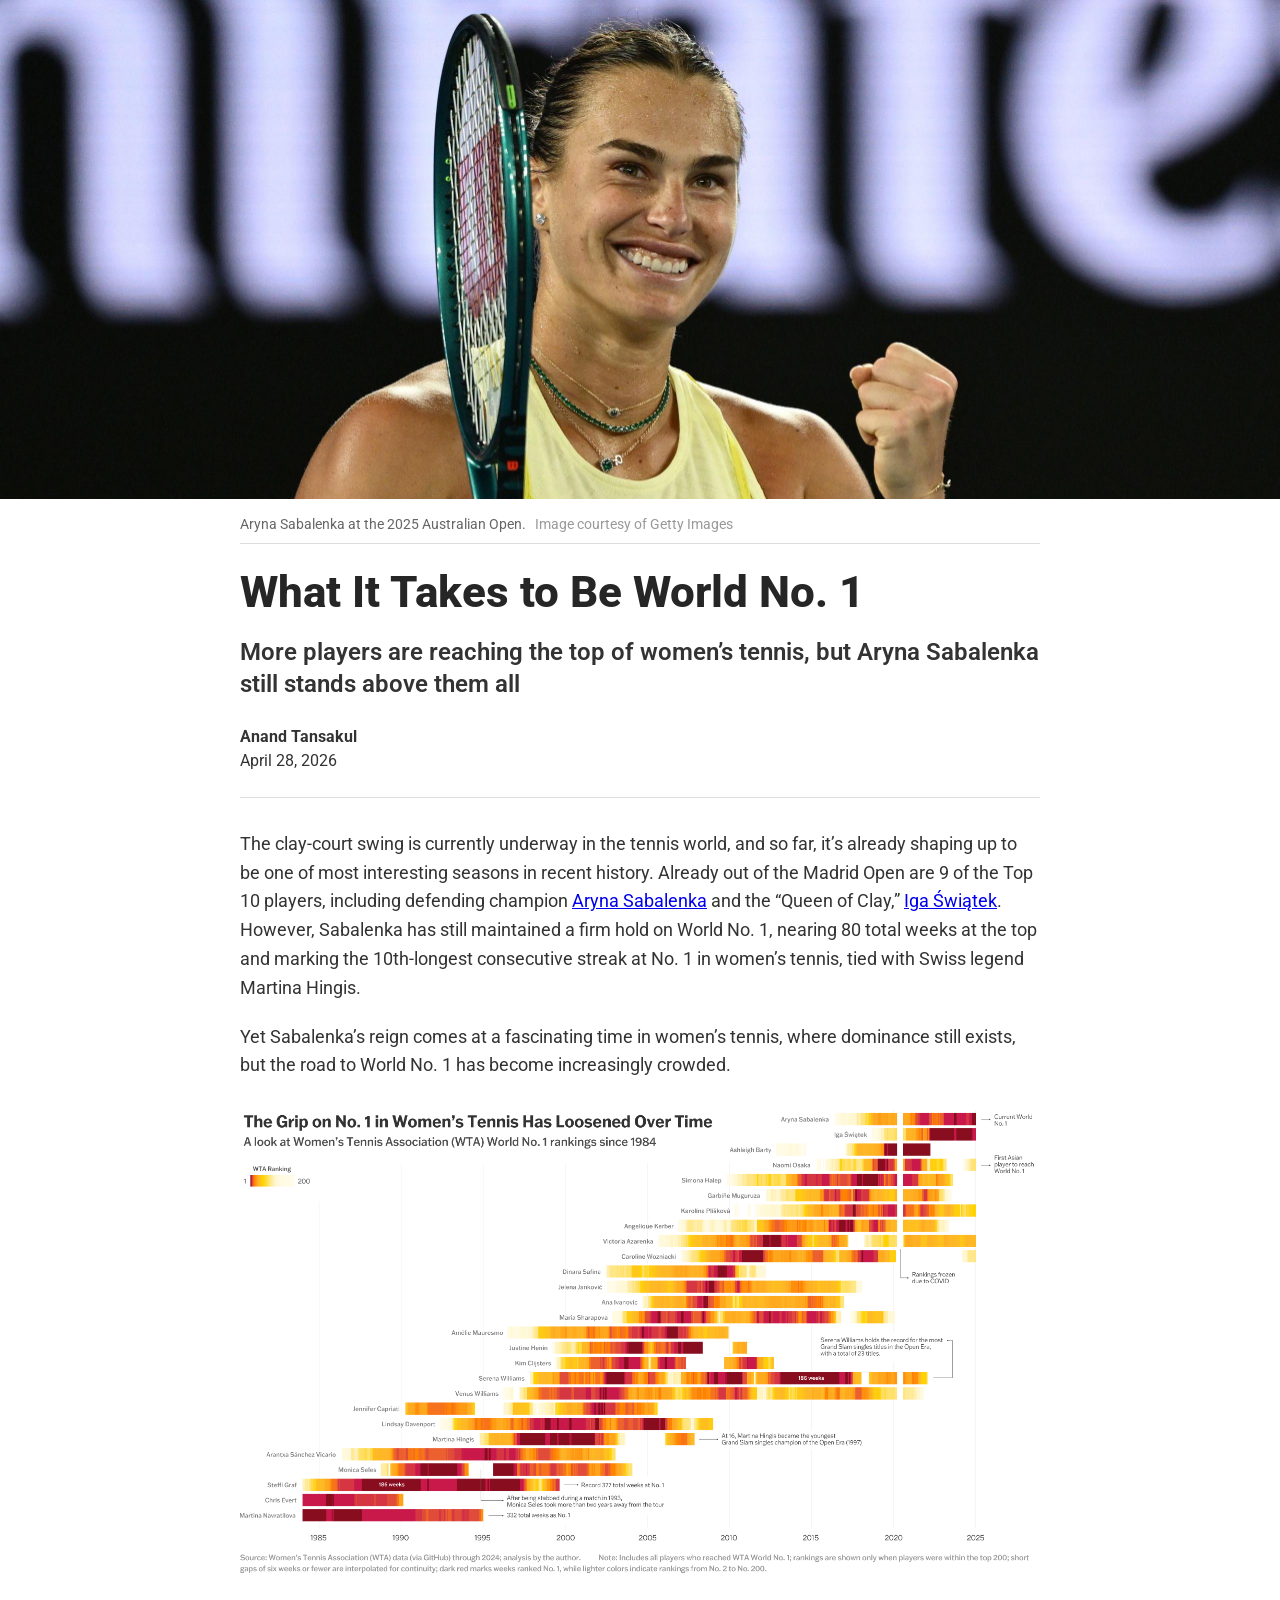
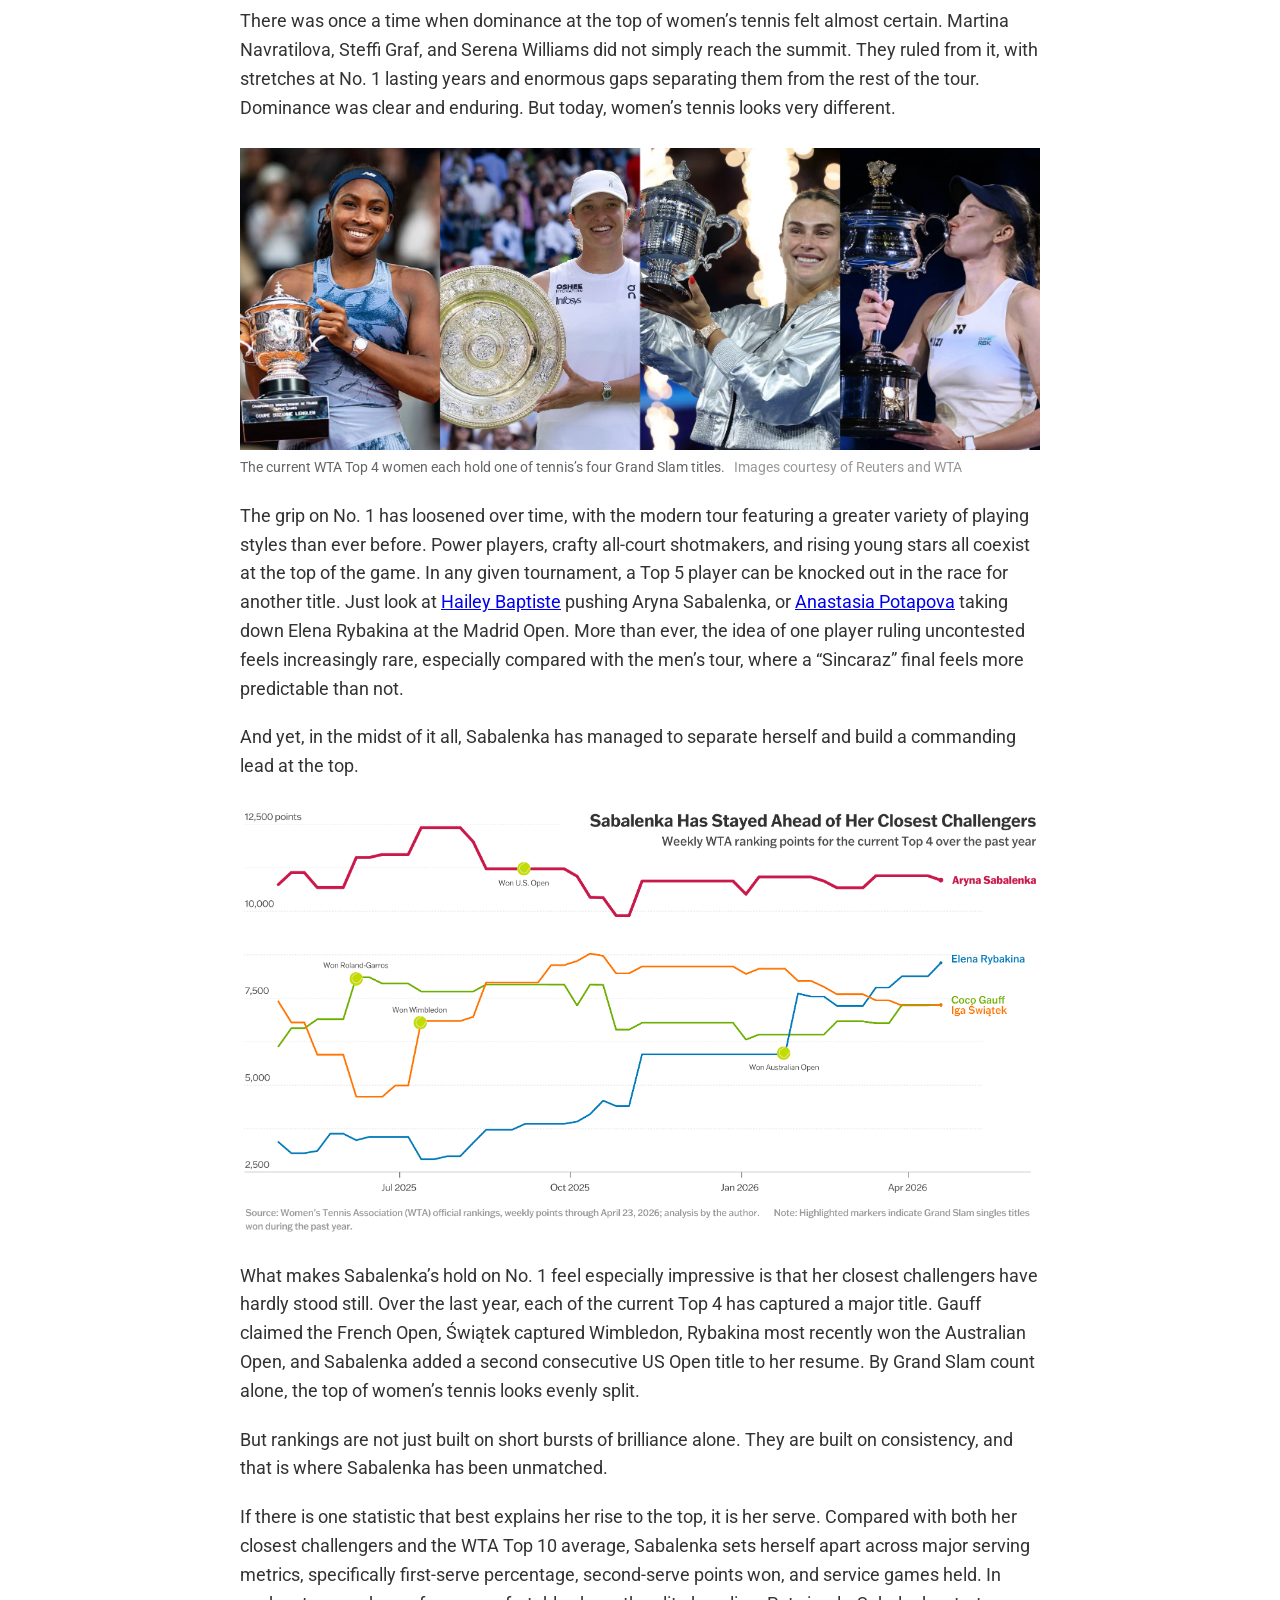
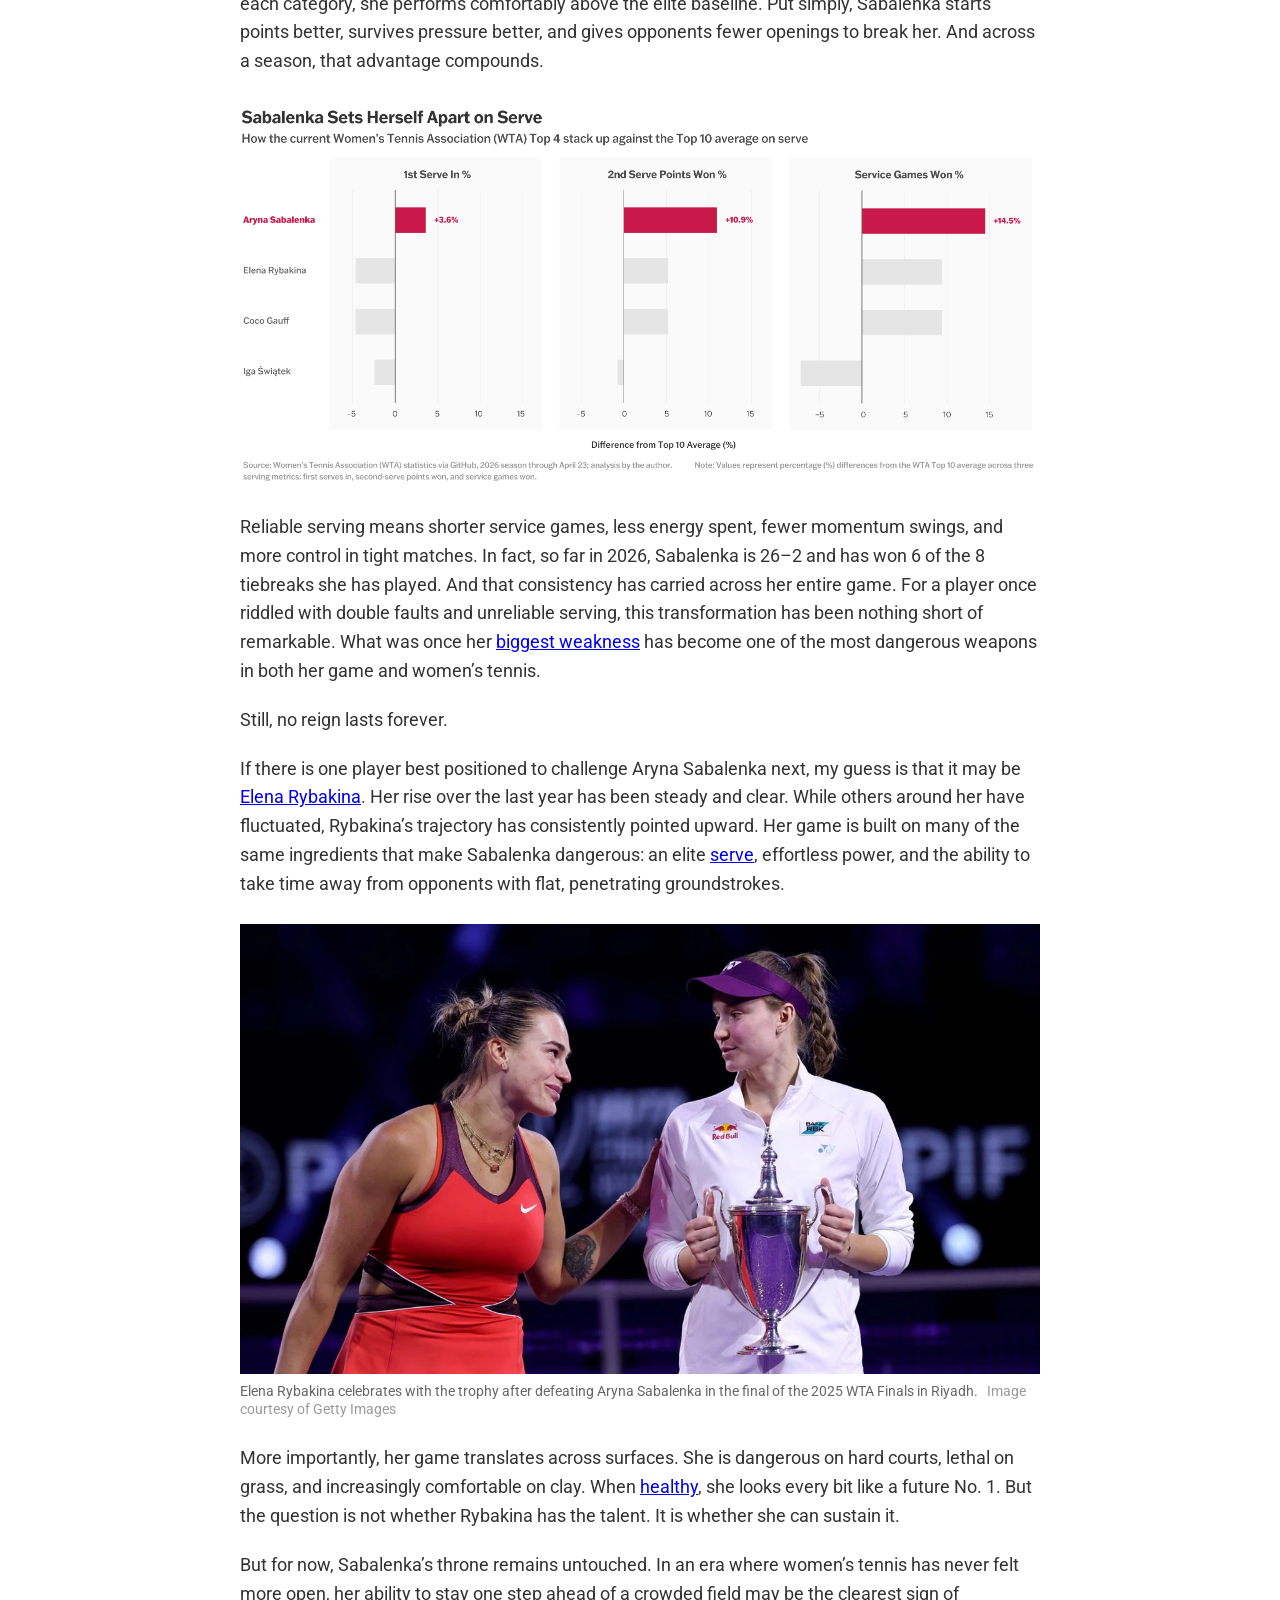
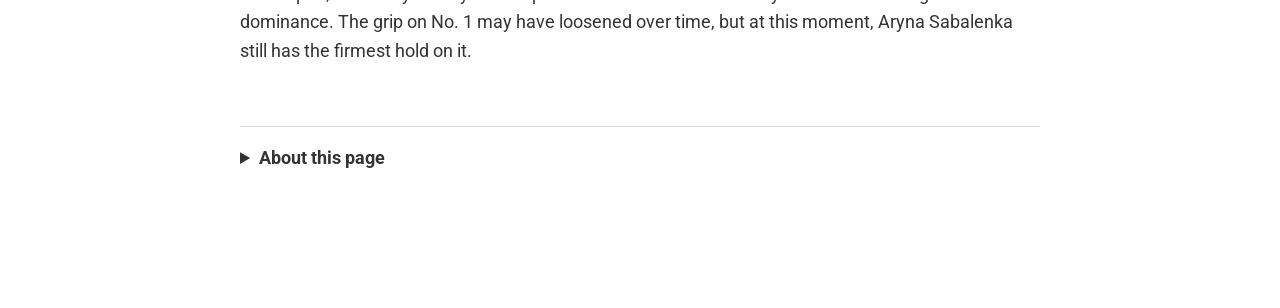
==== the-road-to-wta-no-1/index.html @ 423d18ff "changed url" ====
<!DOCTYPE html>
<html>
<head>
    <title>What It Takes to Be World No. 1</title>
    <link rel="stylesheet" href="styles.css">
    <link rel="icon" type="image/png" href="images/website_icon.png">
    <link rel="preconnect" href="https://fonts.googleapis.com">
    <link rel="preconnect" href="https://fonts.gstatic.com" crossorigin>
    <link href="https://fonts.googleapis.com/css2?family=Crimson+Pro:ital,wght@0,200..900;1,200..900&family=Roboto:ital,wght@0,100..900;1,100..900&display=swap" rel="stylesheet">
</head>
<body>
    <div class="hero"></div>
    <div class="article-wrapper">
        <div class="header-block">
            <div class="hero-caption">
                Aryna Sabalenka at the 2025 Australian Open.
                <span class="credit">Image courtesy of Getty Images</span>
            </div>
            <div class="article-break top-break"></div>
            <h1>What It Takes to Be World No. 1</h1>
            <h2>More players are reaching the top of women’s tennis, but Aryna Sabalenka still stands above them all</h2>
            <p class="byline">
                <strong>Anand Tansakul</strong><br>
                April 28, 2026
            </p>
            <div class="article-break byline-break"></div>
    </div>
        <p>The clay-court swing is currently underway in the tennis world, and so far, it’s already shaping up to be one of most interesting seasons in recent history. Already out of the Madrid Open are 9 of the Top 10 players, including defending champion
            <a href="https://www.instagram.com/p/DXsPHEkmzob/?utm_source=ig_web_copy_link&igsh=MzRlODBiNWFlZA==" target="_blank">Aryna Sabalenka</a> and the “Queen of Clay,”
            <a href="https://www.instagram.com/p/DXoMPWSgvCh/?utm_source=ig_web_copy_link&igsh=MzRlODBiNWFlZA==" target="_blank">Iga Świątek</a>. However, Sabalenka has still maintained a firm hold on World No. 1, nearing 80 total weeks at the top and marking the 10th-longest consecutive streak at No. 1 in women’s tennis, tied with Swiss legend Martina Hingis.</p>
        <p>Yet Sabalenka’s reign comes at a fascinating time in women’s tennis, where dominance still exists, but the road to World No. 1 has become increasingly crowded.</p>
        <img src="images/wta_plot1_re.png" alt="Visualization of WTA World No. 1 rankings over time">
        <p>There was once a time when dominance at the top of women’s tennis felt almost certain. Martina Navratilova, Steffi Graf, and Serena Williams did not simply reach the summit. They ruled from it, with stretches at No. 1 lasting years and enormous gaps separating them from the rest of the tour. Dominance was clear and enduring. But today, women’s tennis looks very different.</p>
        <div class="figure">
            <img src="images/wta_top4.jpg" alt="Top 4 WTA players">
            <div class="fig-caption">
                The current WTA Top 4 women each hold one of tennis’s four Grand Slam titles.
                <span class="fig-credit">Images courtesy of Reuters and WTA</span>
            </div>
        </div>
        <p>The grip on No. 1 has loosened over time, with the modern tour featuring a greater variety of playing styles than ever before. Power players, crafty all-court shotmakers, and rising young stars all coexist at the top of the game. In any given tournament, a Top 5 player can be knocked out in the race for another title. Just look at
            <a href="https://www.wtatennis.com/news/4495314/baptiste-upsets-world-no1-sabalenka-to-reach-madrid-semifinals" target="_blank">Hailey Baptiste</a> pushing Aryna Sabalenka, or 
            <a href="https://www.wtatennis.com/news/4494794/potapova-stuns-rybakina-in-midnight-upset-to-reach-madrid-quarterfinals" target="_blank">Anastasia Potapova</a> taking down Elena Rybakina at the Madrid Open. More than ever, the idea of one player ruling uncontested feels increasingly rare, especially compared with the men’s tour, where a “Sincaraz” final feels more predictable than not.</p>
        <p>And yet, in the midst of it all, Sabalenka has managed to separate herself and build a commanding lead at the top.</p>
        <img src="images/wta_plot2_re.png" alt="Visualization of WTA ranking points among the Top 4 players">
        <p>What makes Sabalenka’s hold on No. 1 feel especially impressive is that her closest challengers have hardly stood still. Over the last year, each of the current Top 4 has captured a major title. Gauff claimed the French Open, Świątek captured Wimbledon, Rybakina most recently won the Australian Open, and Sabalenka added a second consecutive US Open title to her resume. By Grand Slam count alone, the top of women’s tennis looks evenly split.</p>
        <p>But rankings are not just built on short bursts of brilliance alone. They are built on consistency, and that is where Sabalenka has been unmatched.</p>
        <p>If there is one statistic that best explains her rise to the top, it is her serve. Compared with both her closest challengers and the WTA Top 10 average, Sabalenka sets herself apart across major serving metrics, specifically first-serve percentage, second-serve points won, and service games held. In each category, she performs comfortably above the elite baseline. Put simply, Sabalenka starts points better, survives pressure better, and gives opponents fewer openings to break her. And across a season, that advantage compounds.</p>
        <img src="images/wta_plot3_re.png" alt="Visualization comparing Sabalenka's serve stats to other Top 4 players">
        <p>Reliable serving means shorter service games, less energy spent, fewer momentum swings, and more control in tight matches. In fact, so far in 2026, Sabalenka is 26–2 and has won 6 of the 8 tiebreaks she has played. And that consistency has carried across her entire game. For a player once riddled with double faults and unreliable serving, this transformation has been nothing short of remarkable. What was once her 
            <a href="https://ausopen.com/articles/news/story-when-aryna-sabalenka-slayed-her-serving-demons" target="_blank">biggest weakness</a> has become one of the most dangerous weapons in both her game and women’s tennis.</p>
        <p>Still, no reign lasts forever.</p>
        <p>If there is one player best positioned to challenge Aryna Sabalenka next, my guess is that it may be 
            <a href="https://www.tennis.com/news/articles/elena-rybakina-continues-to-close-in-on-aryna-sabalenka-number-one-ranking-madrid-rome-roland-garros" target="_blank">Elena Rybakina</a>. Her rise over the last year has been steady and clear. While others around her have fluctuated, Rybakina’s trajectory has consistently pointed upward. Her game is built on many of the same ingredients that make Sabalenka dangerous: an elite 
            <a href="https://www.tennis.com/news/articles/most-aces-in-2025-elena-rybakina-first-woman-in-nine-years-to-surpass-500-aces-taylor-fritz" target="_blank">serve</a>, effortless power, and the ability to take time away from opponents with flat, penetrating groundstrokes.</p>
        <div class="figure">
            <img src="images/rybalenka.jpg" alt="Elena Rybakina">
            <div class="fig-caption">
                Elena Rybakina celebrates with the trophy after defeating Aryna Sabalenka in the final of the 2025 WTA Finals in Riyadh.
                <span class="fig-credit">Image courtesy of Getty Images</span>
            </div>
        </div>
        <p>More importantly, her game translates across surfaces. She is dangerous on hard courts, lethal on grass, and increasingly comfortable on clay. When 
            <a href="https://www.espn.com/tennis/story/_/id/41391803/injured-rybakina-skips-beijing-wuhan-eyes-return-wta-finale" target="_blank">healthy</a>, she looks every bit like a future No. 1. But the question is not whether Rybakina has the talent. It is whether she can sustain it.</p>
        <p>But for now, Sabalenka’s throne remains untouched. In an era where women’s tennis has never felt more open, her ability to stay one step ahead of a crowded field may be the clearest sign of dominance. The grip on No. 1 may have loosened over time, but at this moment, Aryna Sabalenka still has the firmest hold on it.</p>
    <details class="about-page">
        <summary>About this page</summary>
            <div class="about-text">
            <p>This website was created as part of a final project for 
                <a href="https://data1500.github.io/" target="_blank">Data Visualization</a> 
                at Brown University, taught by 
                <a href="https://www.reubenfb.com/" target="_blank">Reuben Fischer-Baum</a>.</p>
            <p>A special thank you to Reuben for being an incredible instructor. I would also like to thank 
                <a href="https://github.com/JeffSackmann" target="_blank">Jeff Sackmann’s GitHub repository</a>, 
                <a href="https://www.tennisabstract.com/" target="_blank">Tennis Abstract</a>, and the 
                <a href="https://www.wtatennis.com/stats/1000" target="_blank">Women’s Tennis Association (WTA)</a> 
                for providing much of the data used in these visualizations.</p>
                <p>All visualizations were created using R and Adobe Illustrator. </p>
        </div>
        </div>
    </details>
    </div>
</body>
</html>
---- the-road-to-wta-no-1/styles.css ----
html, body {
    margin: 0;
    padding: 0;
    background: white;
}

body {
    font-family: "Roboto", sans-serif;
    color: #333333;
    overscroll-behavior-y: none;
}

/* fixed hero */
.hero {
    height: 39vw;
    background-image: url("images/sabalenka.jpg");
    background-size: 100% auto;
    background-repeat: no-repeat;
    background-position: top center;
    background-attachment: fixed;
}

.article-wrapper {
    position: relative;
    background: white;
    padding-top: 16px;
    padding-bottom: 120px;
}

.header-block {
    width: 100%;
    max-width: 800px;
    margin: 0 auto 32px auto;
}

/* main content */
p, h1, h2, .hero-caption, .article-break, img {
    width: 100%;
    max-width: 800px;
    margin-left: auto;
    margin-right: auto;
    box-sizing: border-box;
}

/* captions */
.hero-caption {
    font-size: 14px;
    line-height: 1.3;
    color: #666;
    margin-bottom: 10px;
}

.credit {
    color: #999;
    margin-left: 6px;
}

/* divider */
.article-break {
    border-top: 1px solid #ddd;
}

.top-break {
    margin-bottom: 25px;
}

.byline-break {
    margin-top: 25px;
    margin-bottom: 20px;
}

h1 {
    font-size: 44px;
    line-height: 1.05;
    font-weight: 800;
	color: #262626;
    margin: 0 0 20px 0;
}

h2 {
    font-size: 24px;
    line-height: 1.35;
    font-weight: 600;
    color: #333333;
    margin-top: 0;
    margin-bottom: 25px;
}

/* byline */
.byline {
    font-size: 16px;
    line-height: 1.45;
    color: #333333;
    margin: 0;
}

p {
    font-size: 18px;
    line-height: 1.6;
    margin-bottom: 20px;
}

/* article images */
img {
    display: block;
    height: auto;
    padding: 10px 0;
}

.figure {
    width: 100%;
    max-width: 800px;
    margin: 25px auto;
}

.figure img {
    width: 100%;
    max-width: none;
    margin: 0;
    padding: 0;
    display: block;
}

.fig-caption {
    margin-top: 8px;
    font-size: 14px;
    line-height: 1.35;
    color: #666;
}

.fig-credit {
    color: #999;
    margin-left: 6px;
}

.about-page {
    width: 100%;
    max-width: 800px;
    margin: 60px auto 0 auto;
    border-top: 1px solid #ddd;
    padding-top: 20px;
    color: #333;
}

.about-page summary {
    cursor: pointer;
    font-size: 18px;
    font-weight: 700;
    margin-bottom: 20px;
}

.about-text p {
    font-size: 16px;
    line-height: 1.5;
    margin: 0 0 18px 0;
}
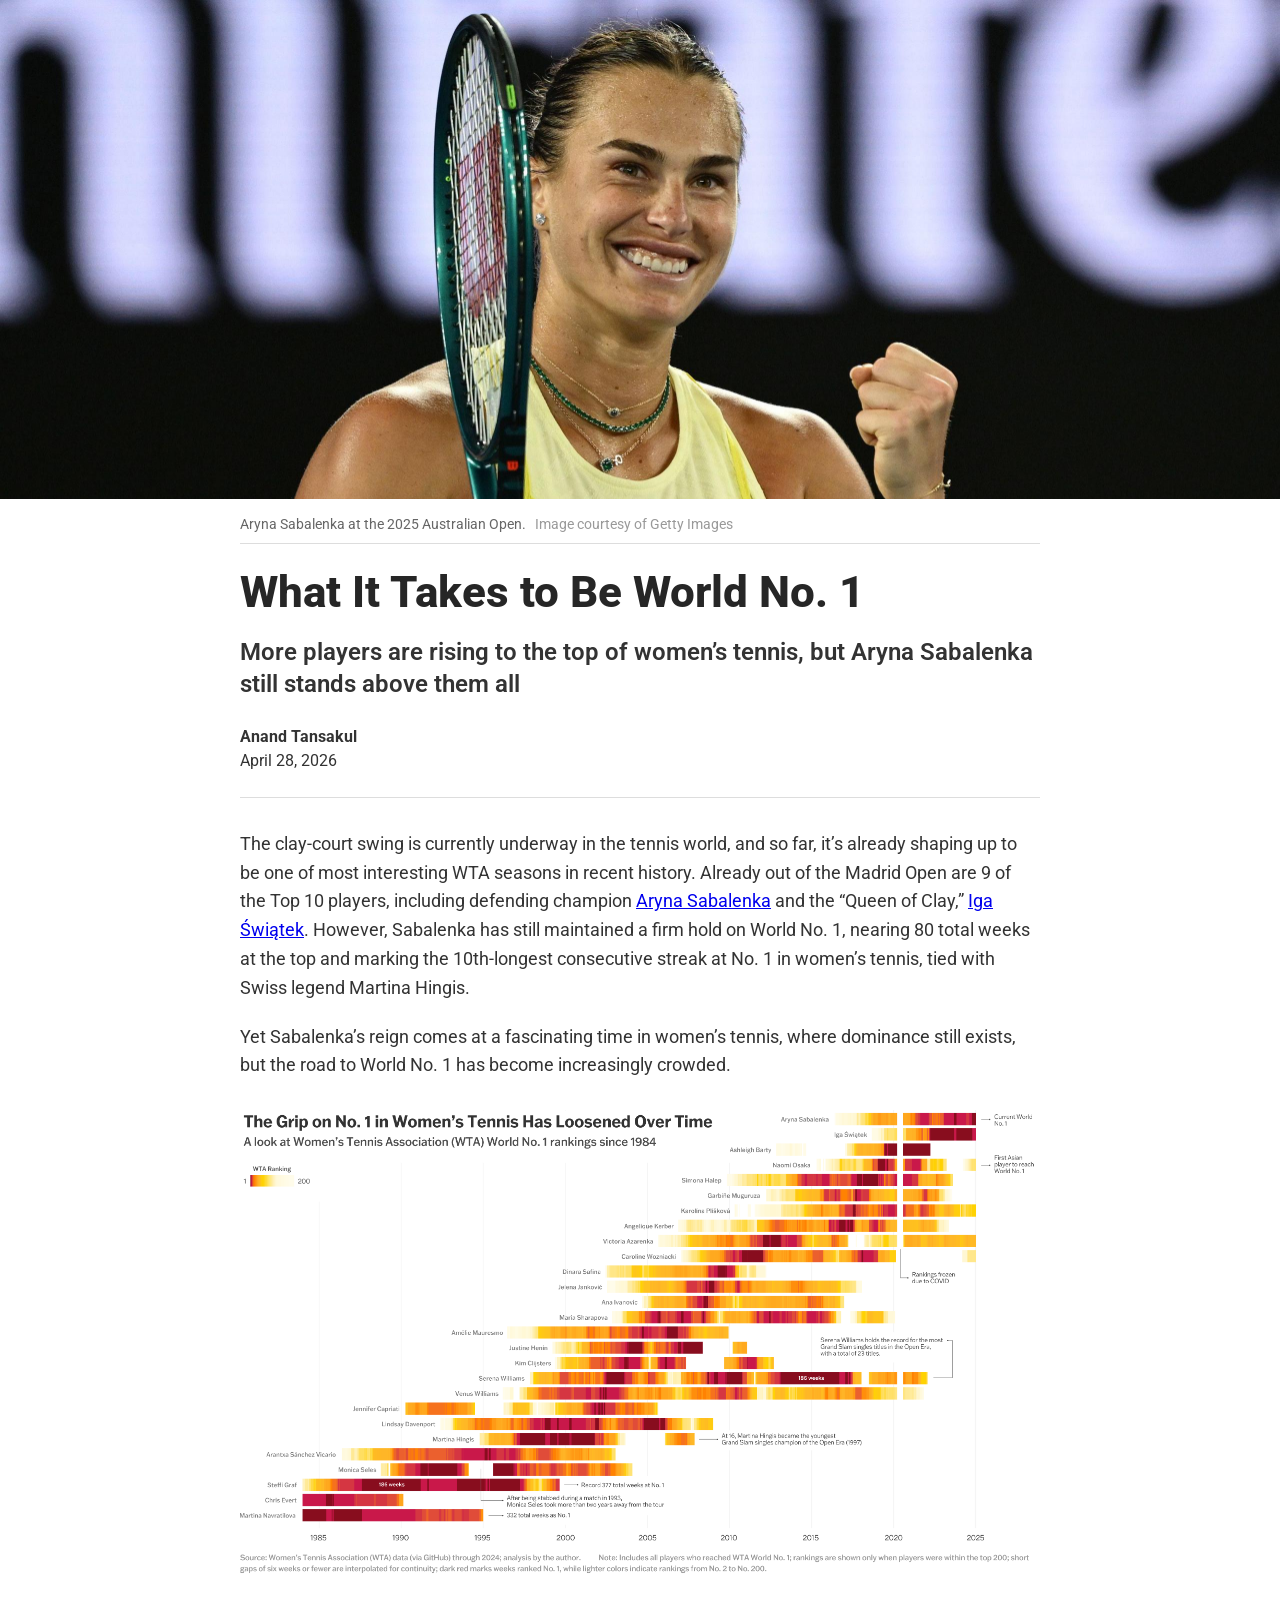
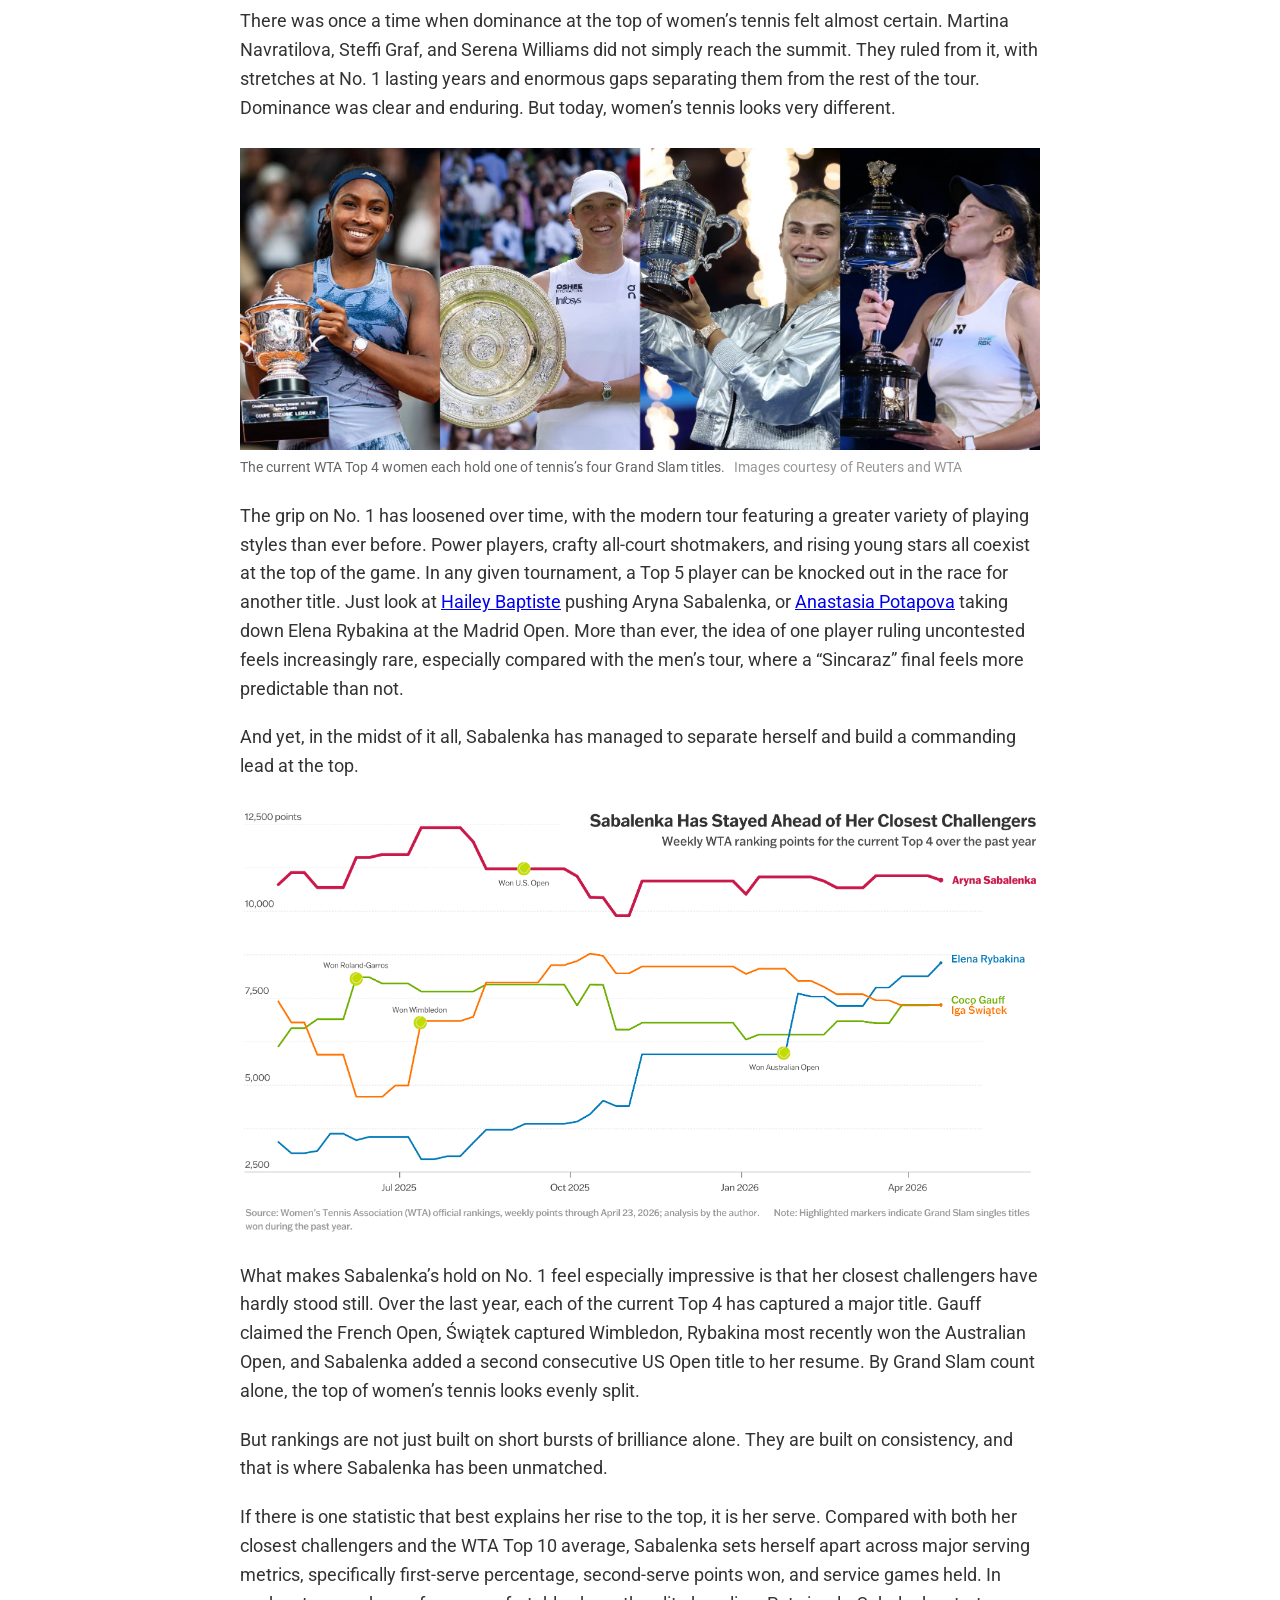
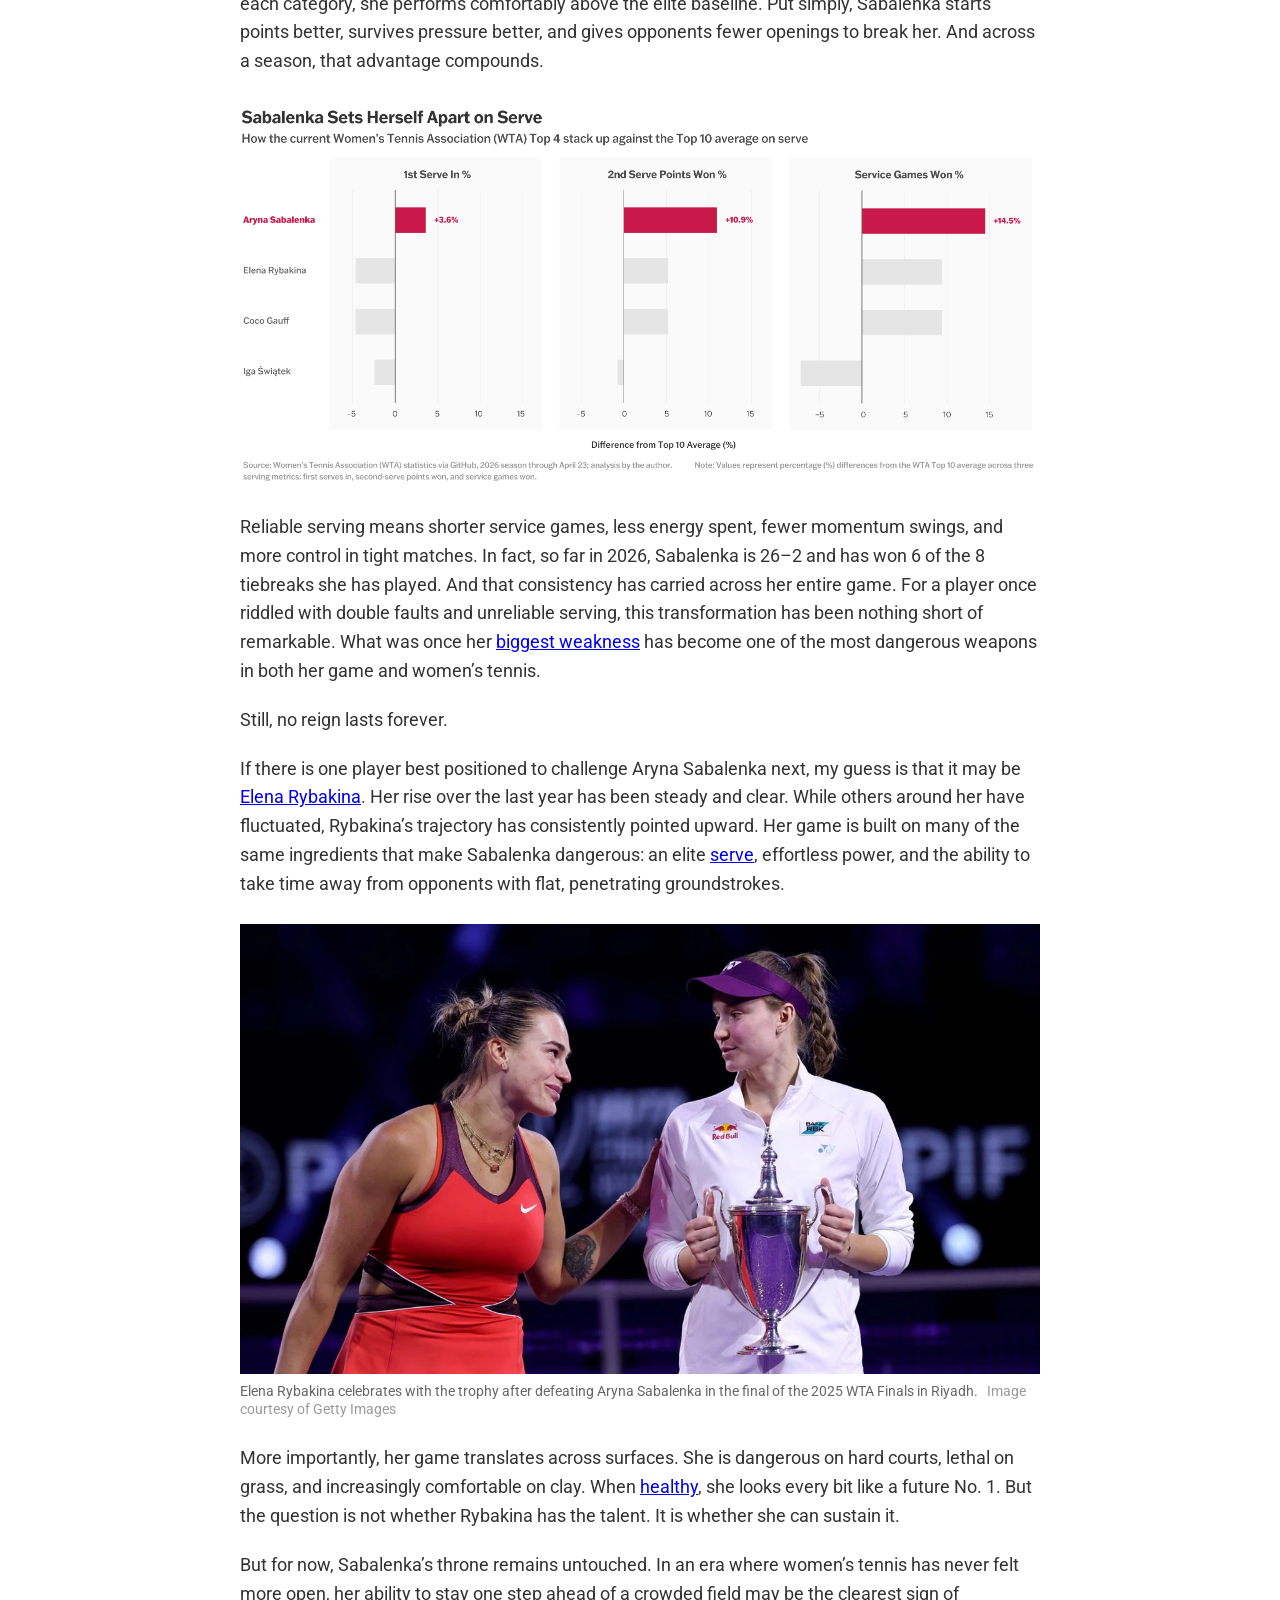
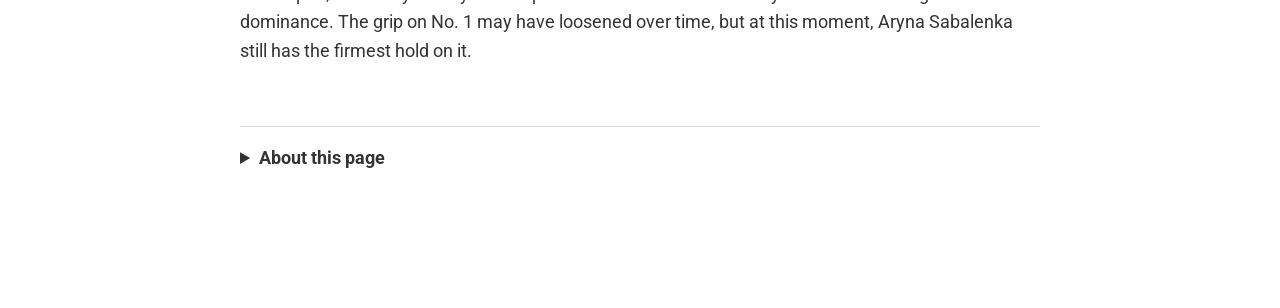
==== commit e5c3337d: "was editing the wrong file!" ====
--- a/the-road-to-wta-no-1/index.html
+++ b/the-road-to-wta-no-1/index.html
@@ -18,14 +18,14 @@
             </div>
             <div class="article-break top-break"></div>
             <h1>What It Takes to Be World No. 1</h1>
-            <h2>More players are reaching the top of women’s tennis, but Aryna Sabalenka still stands above them all</h2>
+            <h2>More players are rising to the top of women’s tennis, but Aryna Sabalenka still stands above them all</h2>
             <p class="byline">
                 <strong>Anand Tansakul</strong><br>
                 April 28, 2026
             </p>
             <div class="article-break byline-break"></div>
     </div>
-        <p>The clay-court swing is currently underway in the tennis world, and so far, it’s already shaping up to be one of most interesting seasons in recent history. Already out of the Madrid Open are 9 of the Top 10 players, including defending champion
+        <p>The clay-court swing is currently underway in the tennis world, and so far, it’s already shaping up to be one of most interesting WTA seasons in recent history. Already out of the Madrid Open are 9 of the Top 10 players, including defending champion
             <a href="https://www.instagram.com/p/DXsPHEkmzob/?utm_source=ig_web_copy_link&igsh=MzRlODBiNWFlZA==" target="_blank">Aryna Sabalenka</a> and the “Queen of Clay,”
             <a href="https://www.instagram.com/p/DXoMPWSgvCh/?utm_source=ig_web_copy_link&igsh=MzRlODBiNWFlZA==" target="_blank">Iga Świątek</a>. However, Sabalenka has still maintained a firm hold on World No. 1, nearing 80 total weeks at the top and marking the 10th-longest consecutive streak at No. 1 in women’s tennis, tied with Swiss legend Martina Hingis.</p>
         <p>Yet Sabalenka’s reign comes at a fascinating time in women’s tennis, where dominance still exists, but the road to World No. 1 has become increasingly crowded.</p>
@@ -77,7 +77,6 @@
                 for providing much of the data used in these visualizations.</p>
                 <p>All visualizations were created using R and Adobe Illustrator. </p>
         </div>
-        </div>
     </details>
     </div>
 </body>
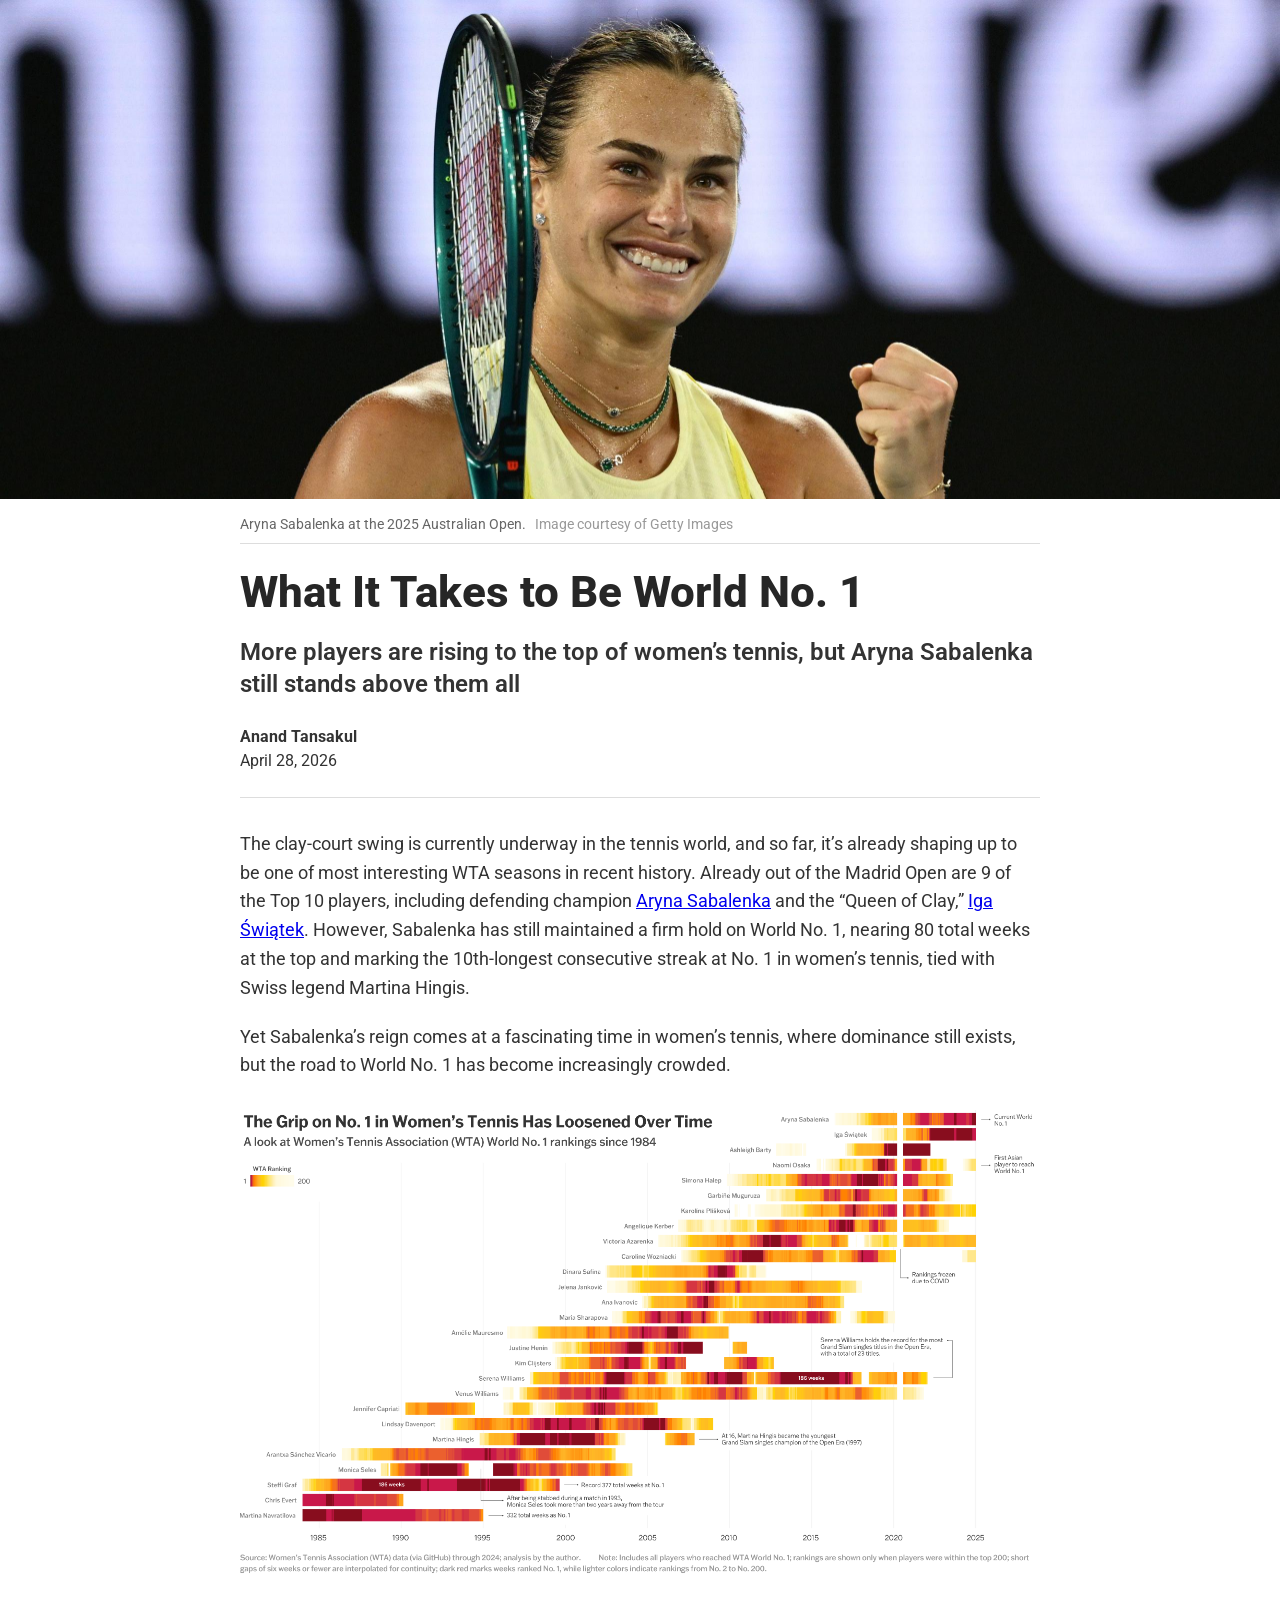
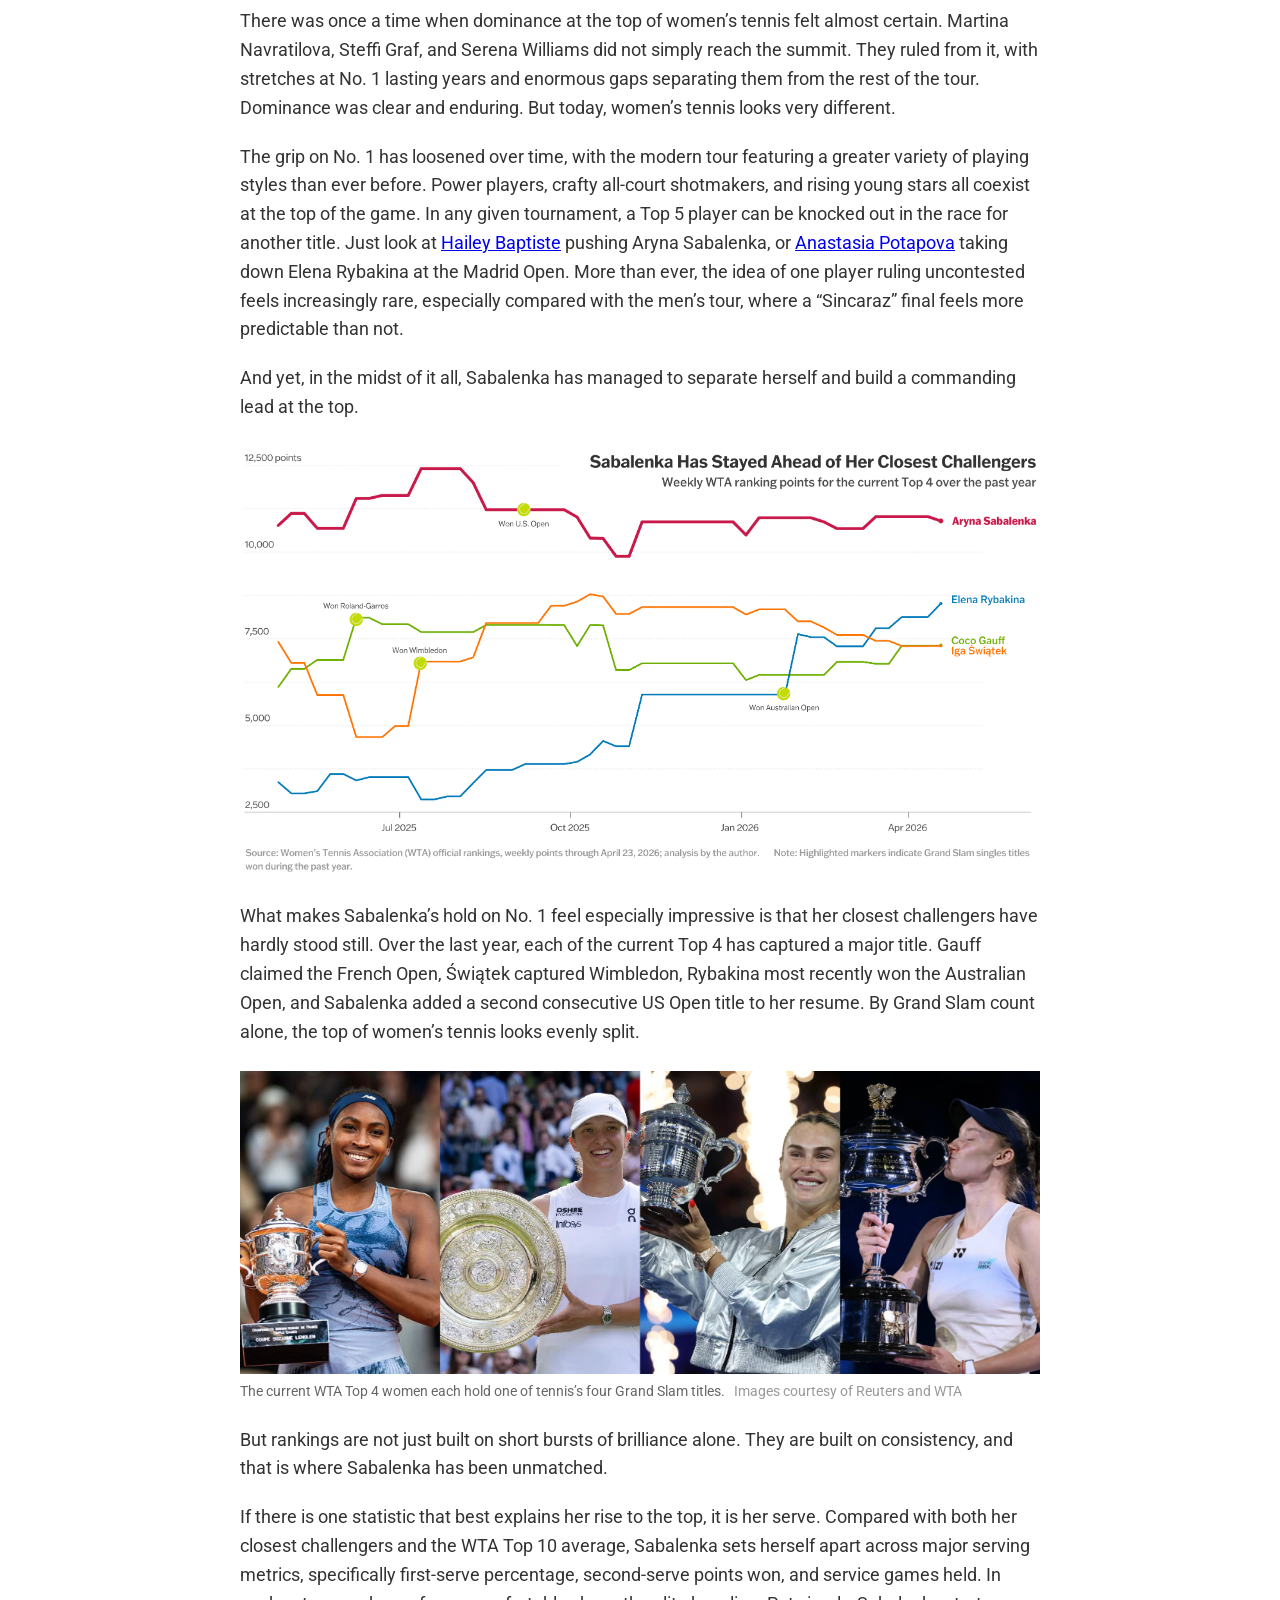
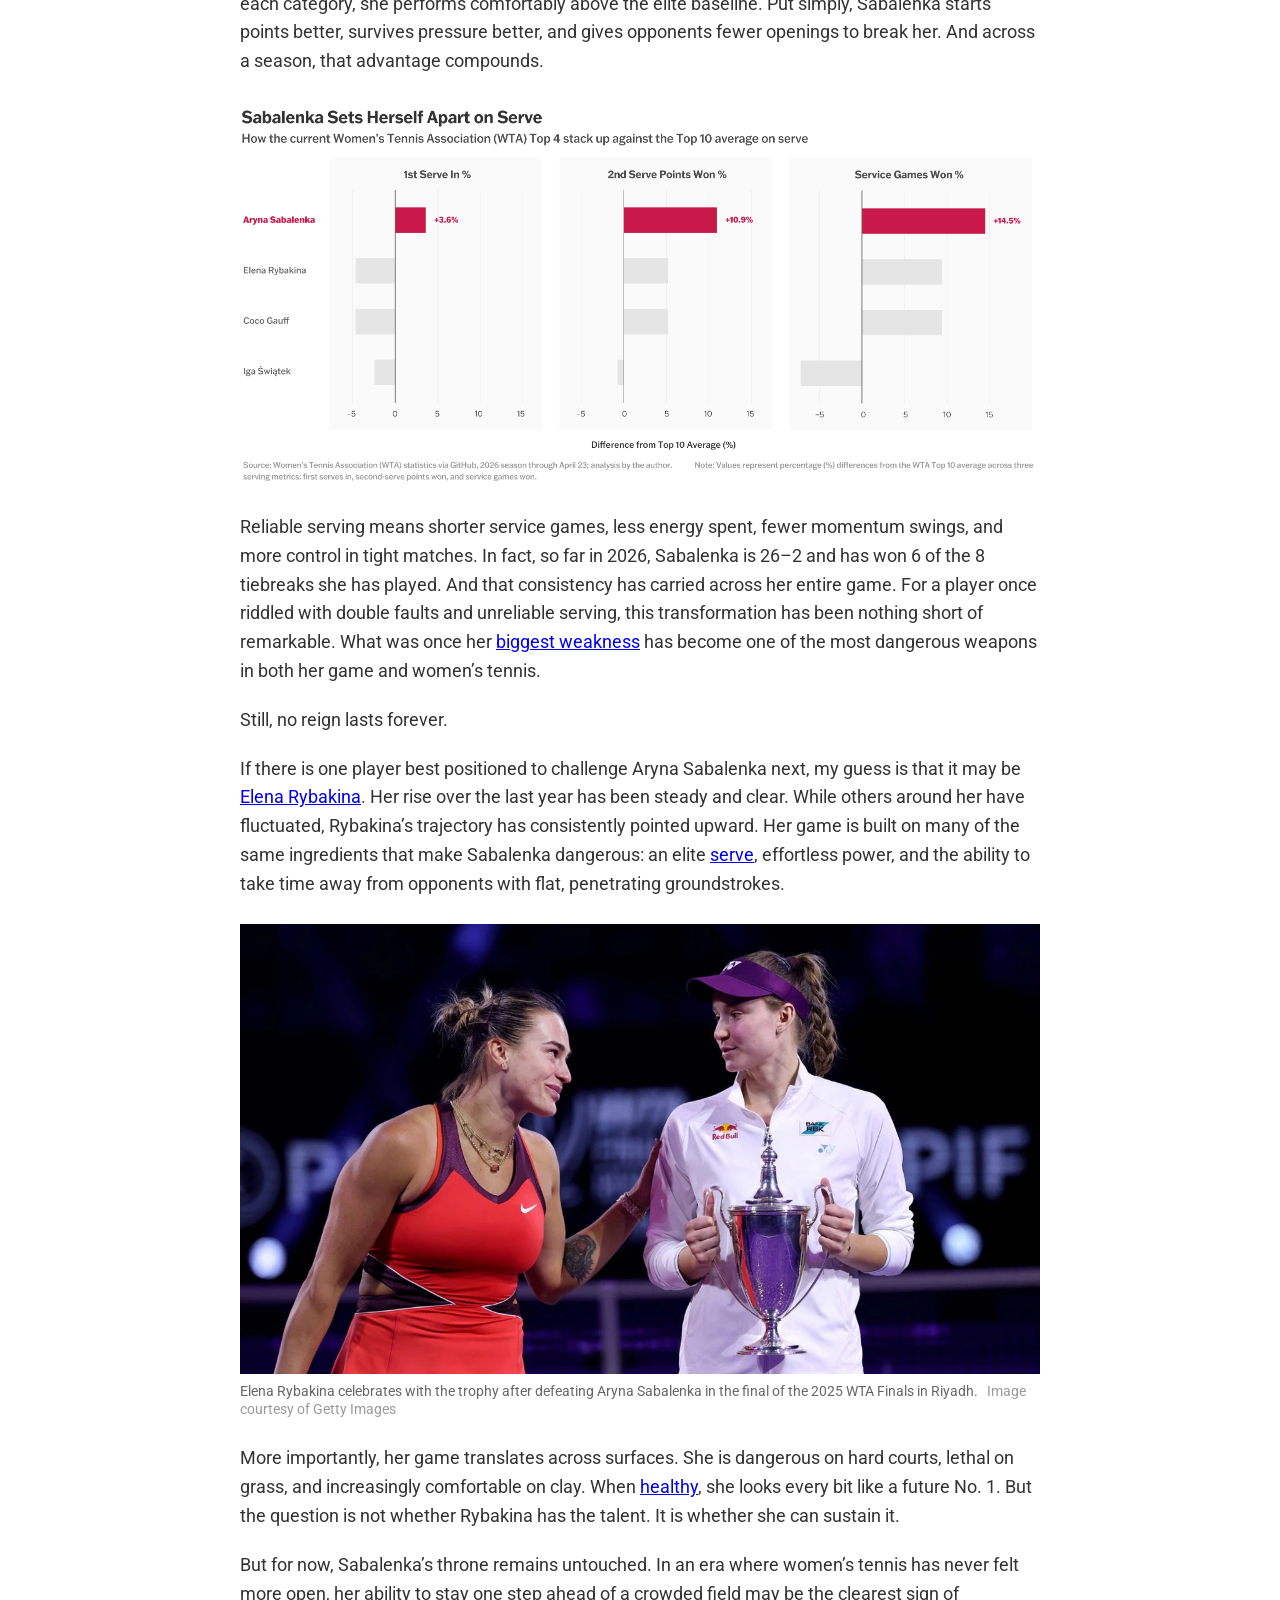
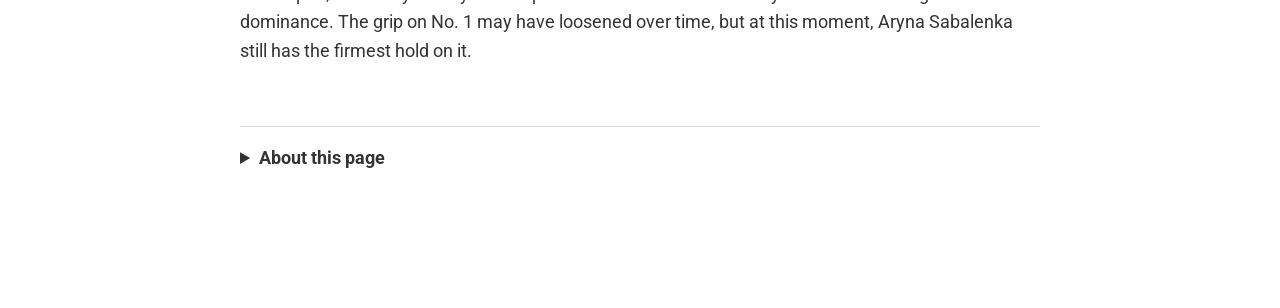
==== commit 46185a08: "reordering stuff around" ====
--- a/the-road-to-wta-no-1/index.html
+++ b/the-road-to-wta-no-1/index.html
@@ -31,19 +31,19 @@
         <p>Yet Sabalenka’s reign comes at a fascinating time in women’s tennis, where dominance still exists, but the road to World No. 1 has become increasingly crowded.</p>
         <img src="images/wta_plot1_re.png" alt="Visualization of WTA World No. 1 rankings over time">
         <p>There was once a time when dominance at the top of women’s tennis felt almost certain. Martina Navratilova, Steffi Graf, and Serena Williams did not simply reach the summit. They ruled from it, with stretches at No. 1 lasting years and enormous gaps separating them from the rest of the tour. Dominance was clear and enduring. But today, women’s tennis looks very different.</p>
+        <p>The grip on No. 1 has loosened over time, with the modern tour featuring a greater variety of playing styles than ever before. Power players, crafty all-court shotmakers, and rising young stars all coexist at the top of the game. In any given tournament, a Top 5 player can be knocked out in the race for another title. Just look at
+            <a href="https://www.wtatennis.com/news/4495314/baptiste-upsets-world-no1-sabalenka-to-reach-madrid-semifinals" target="_blank">Hailey Baptiste</a> pushing Aryna Sabalenka, or 
+            <a href="https://www.wtatennis.com/news/4494794/potapova-stuns-rybakina-in-midnight-upset-to-reach-madrid-quarterfinals" target="_blank">Anastasia Potapova</a> taking down Elena Rybakina at the Madrid Open. More than ever, the idea of one player ruling uncontested feels increasingly rare, especially compared with the men’s tour, where a “Sincaraz” final feels more predictable than not.</p>
+        <p>And yet, in the midst of it all, Sabalenka has managed to separate herself and build a commanding lead at the top.</p>
+        <img src="images/wta_plot2_re.png" alt="Visualization of WTA ranking points among the Top 4 players">       
+        <p>What makes Sabalenka’s hold on No. 1 feel especially impressive is that her closest challengers have hardly stood still. Over the last year, each of the current Top 4 has captured a major title. Gauff claimed the French Open, Świątek captured Wimbledon, Rybakina most recently won the Australian Open, and Sabalenka added a second consecutive US Open title to her resume. By Grand Slam count alone, the top of women’s tennis looks evenly split.</p>
         <div class="figure">
             <img src="images/wta_top4.jpg" alt="Top 4 WTA players">
             <div class="fig-caption">
                 The current WTA Top 4 women each hold one of tennis’s four Grand Slam titles.
                 <span class="fig-credit">Images courtesy of Reuters and WTA</span>
             </div>
-        </div>
-        <p>The grip on No. 1 has loosened over time, with the modern tour featuring a greater variety of playing styles than ever before. Power players, crafty all-court shotmakers, and rising young stars all coexist at the top of the game. In any given tournament, a Top 5 player can be knocked out in the race for another title. Just look at
-            <a href="https://www.wtatennis.com/news/4495314/baptiste-upsets-world-no1-sabalenka-to-reach-madrid-semifinals" target="_blank">Hailey Baptiste</a> pushing Aryna Sabalenka, or 
-            <a href="https://www.wtatennis.com/news/4494794/potapova-stuns-rybakina-in-midnight-upset-to-reach-madrid-quarterfinals" target="_blank">Anastasia Potapova</a> taking down Elena Rybakina at the Madrid Open. More than ever, the idea of one player ruling uncontested feels increasingly rare, especially compared with the men’s tour, where a “Sincaraz” final feels more predictable than not.</p>
-        <p>And yet, in the midst of it all, Sabalenka has managed to separate herself and build a commanding lead at the top.</p>
-        <img src="images/wta_plot2_re.png" alt="Visualization of WTA ranking points among the Top 4 players">
-        <p>What makes Sabalenka’s hold on No. 1 feel especially impressive is that her closest challengers have hardly stood still. Over the last year, each of the current Top 4 has captured a major title. Gauff claimed the French Open, Świątek captured Wimbledon, Rybakina most recently won the Australian Open, and Sabalenka added a second consecutive US Open title to her resume. By Grand Slam count alone, the top of women’s tennis looks evenly split.</p>
+        </div> 
         <p>But rankings are not just built on short bursts of brilliance alone. They are built on consistency, and that is where Sabalenka has been unmatched.</p>
         <p>If there is one statistic that best explains her rise to the top, it is her serve. Compared with both her closest challengers and the WTA Top 10 average, Sabalenka sets herself apart across major serving metrics, specifically first-serve percentage, second-serve points won, and service games held. In each category, she performs comfortably above the elite baseline. Put simply, Sabalenka starts points better, survives pressure better, and gives opponents fewer openings to break her. And across a season, that advantage compounds.</p>
         <img src="images/wta_plot3_re.png" alt="Visualization comparing Sabalenka's serve stats to other Top 4 players">
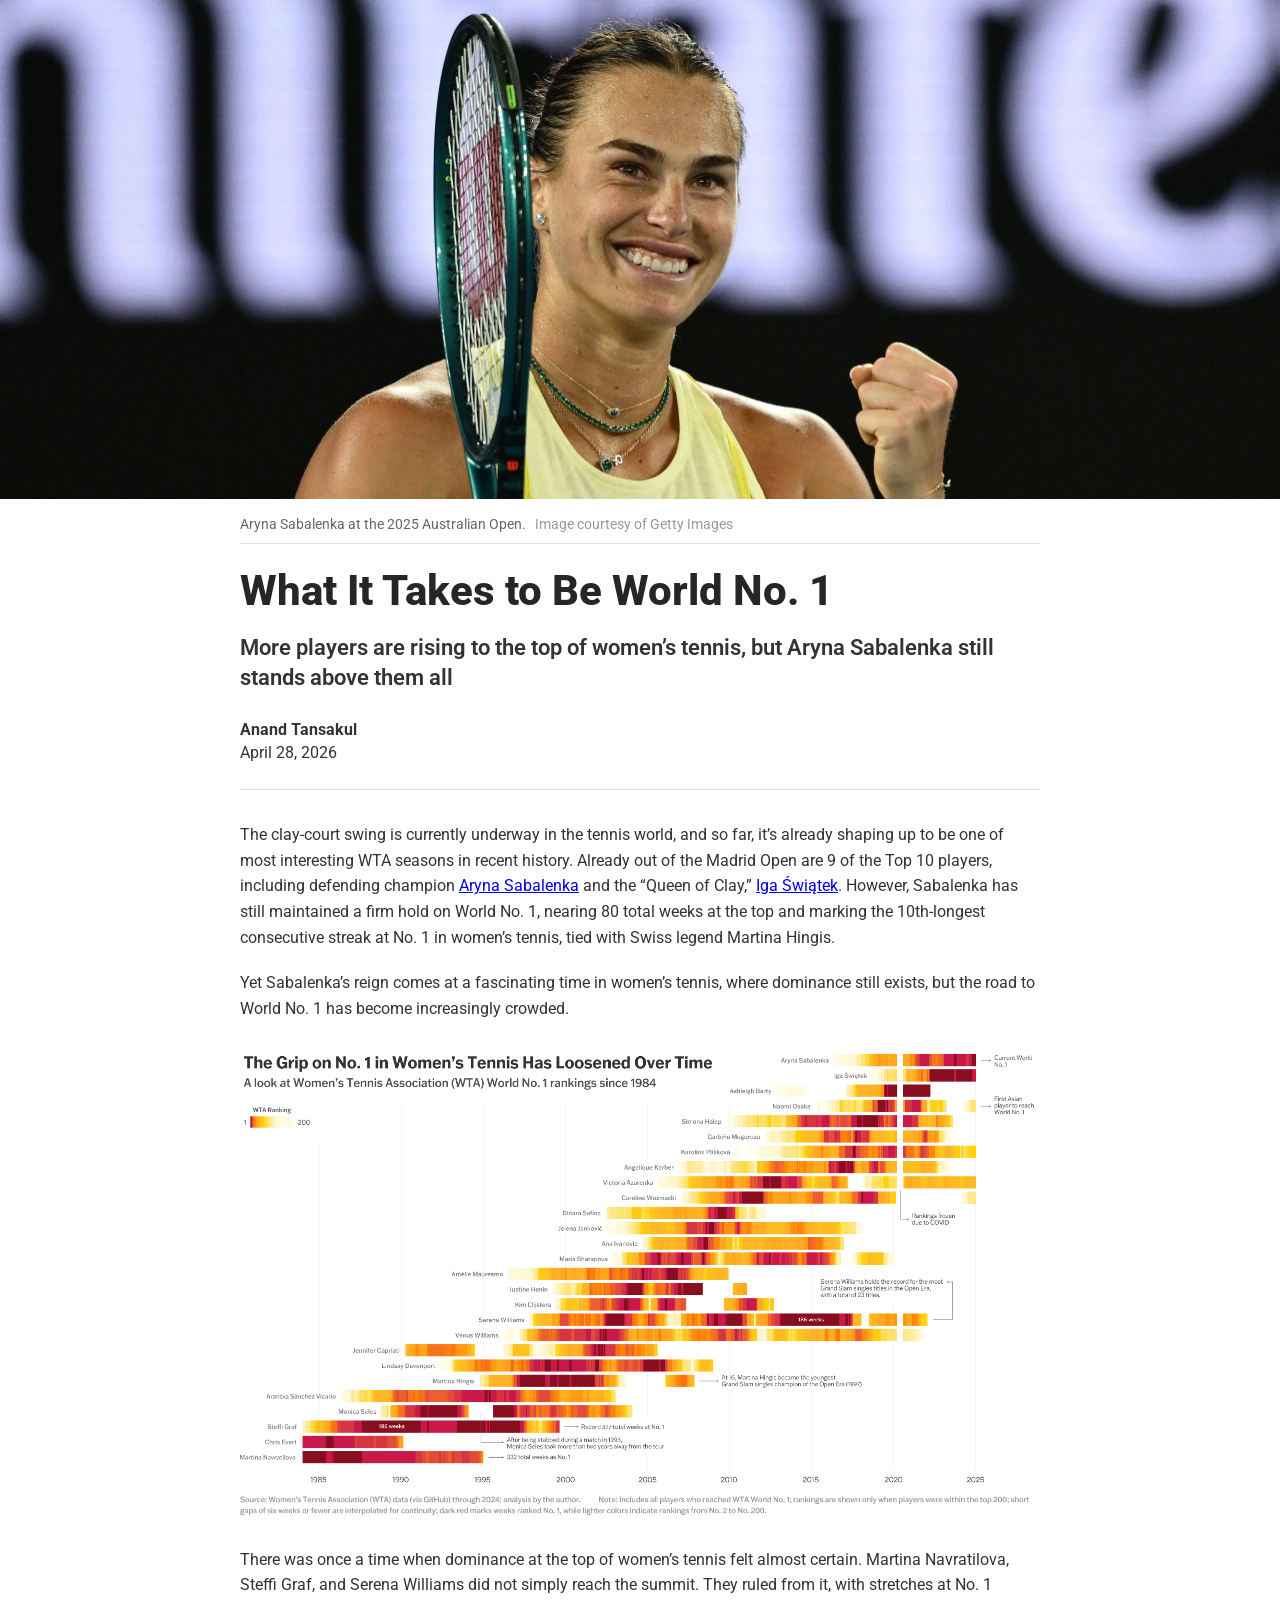
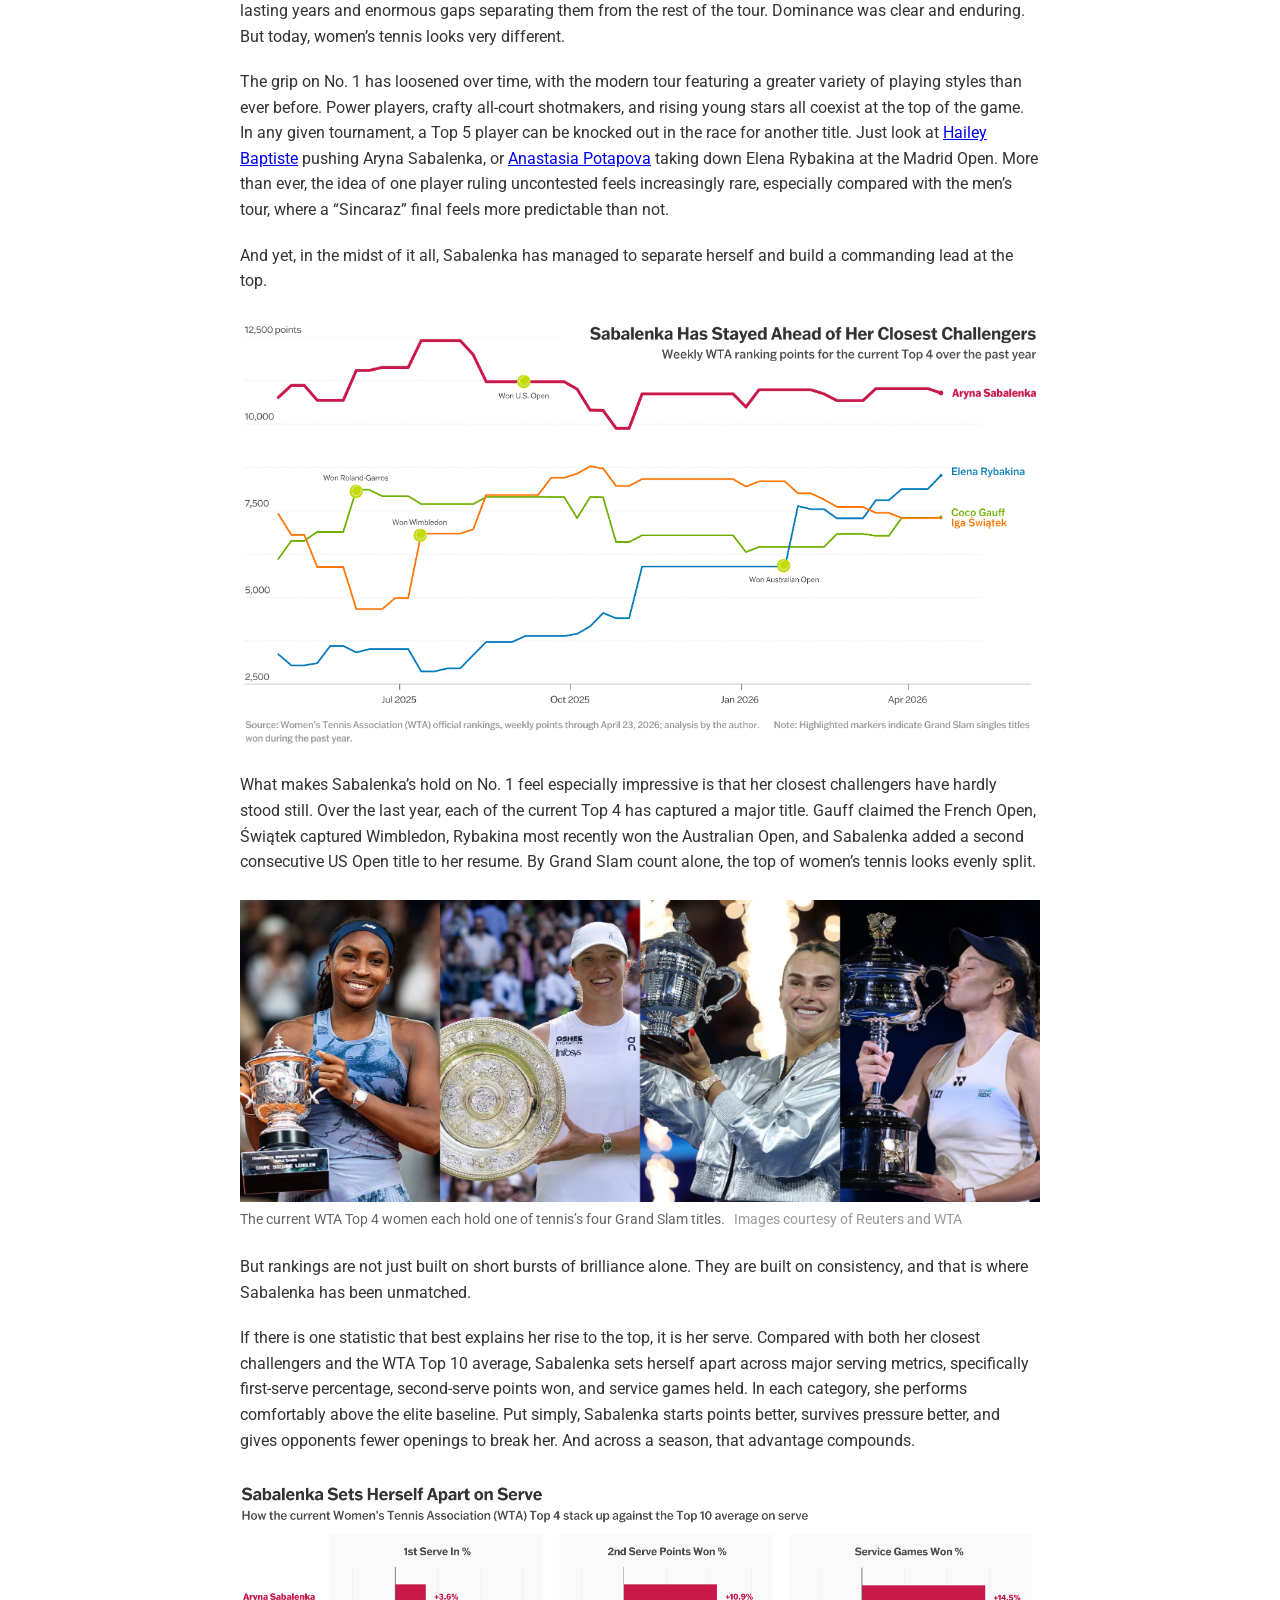
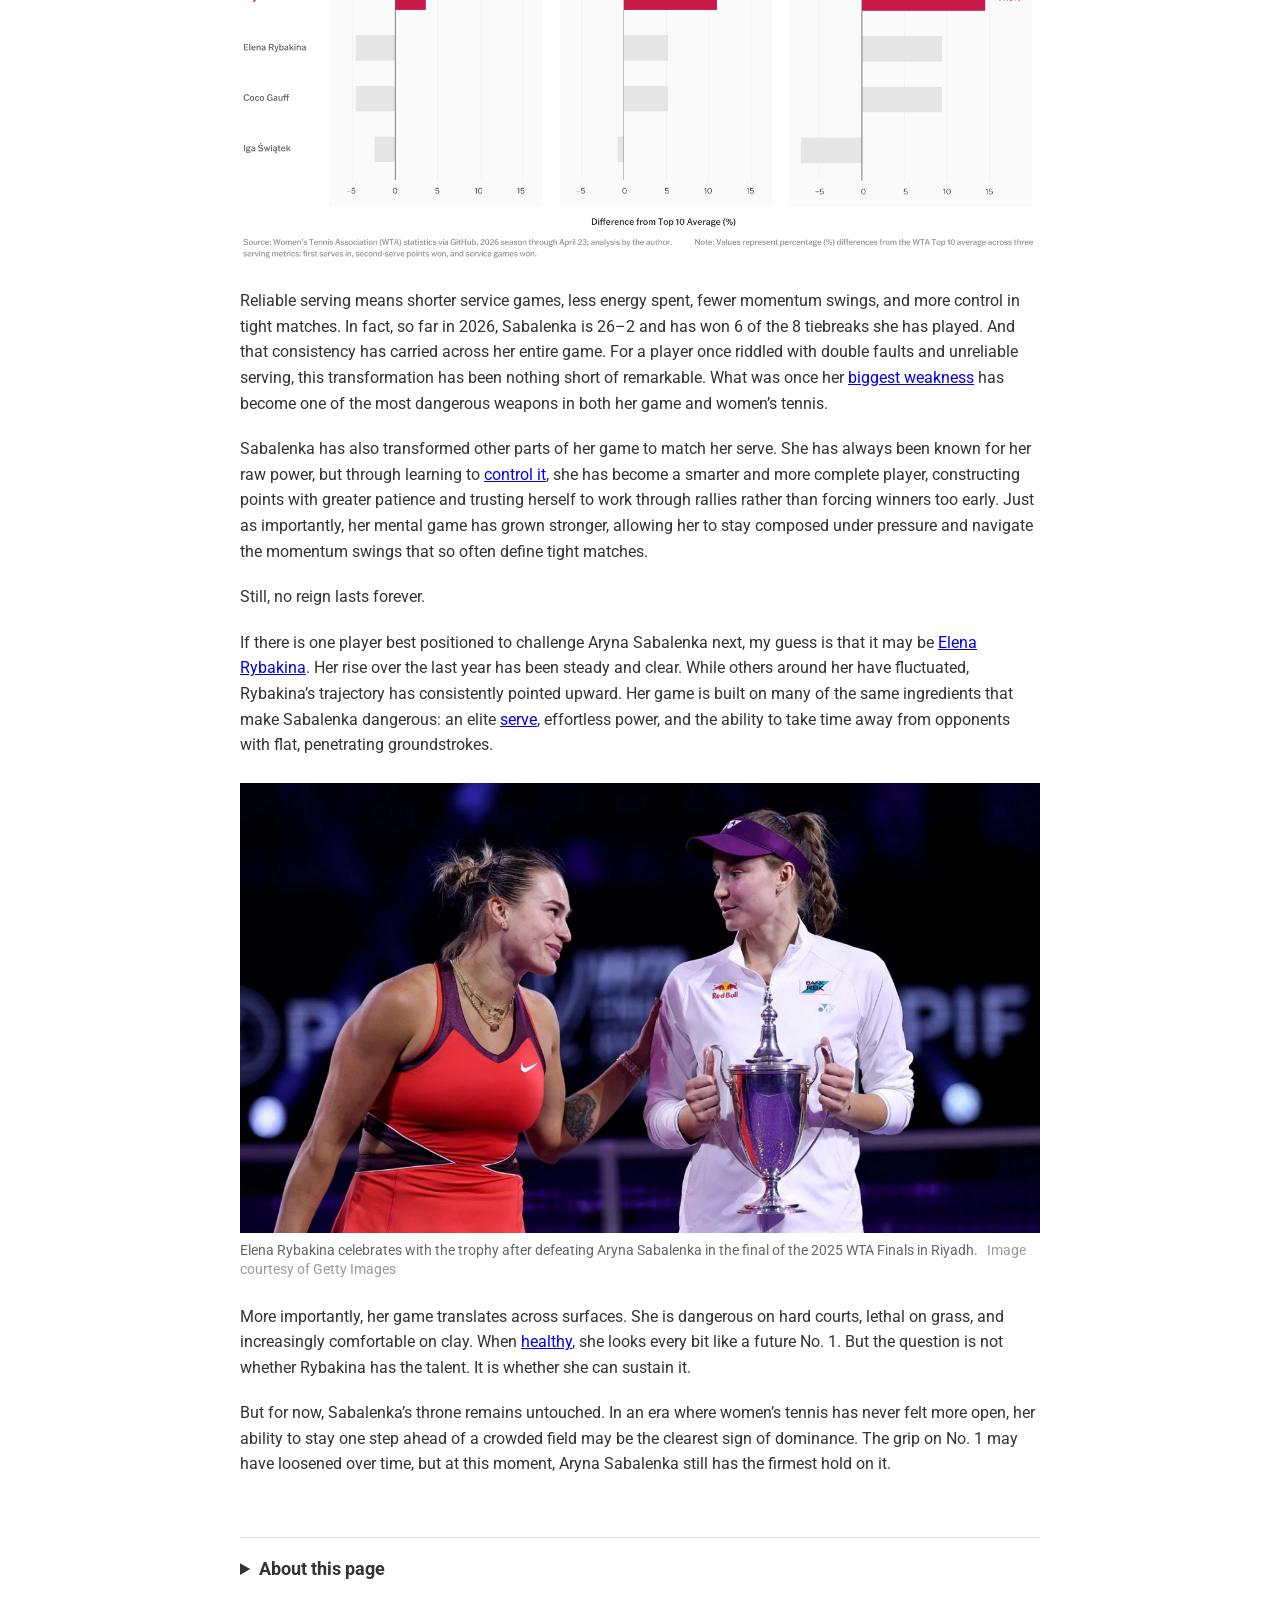
==== commit 7d3b6cc9: "added another paragraph" ====
--- a/the-road-to-wta-no-1/index.html
+++ b/the-road-to-wta-no-1/index.html
@@ -49,6 +49,8 @@
         <img src="images/wta_plot3_re.png" alt="Visualization comparing Sabalenka's serve stats to other Top 4 players">
         <p>Reliable serving means shorter service games, less energy spent, fewer momentum swings, and more control in tight matches. In fact, so far in 2026, Sabalenka is 26–2 and has won 6 of the 8 tiebreaks she has played. And that consistency has carried across her entire game. For a player once riddled with double faults and unreliable serving, this transformation has been nothing short of remarkable. What was once her 
             <a href="https://ausopen.com/articles/news/story-when-aryna-sabalenka-slayed-her-serving-demons" target="_blank">biggest weakness</a> has become one of the most dangerous weapons in both her game and women’s tennis.</p>
+        <p>Sabalenka has also transformed other parts of her game to match her serve. She has always been known for her raw power, but through learning to 
+            <a href="https://www.tennis.com/news/articles/the-secret-to-an-80-mph-forehand-aryna-sabalenka-talks-technique-biomechanics-in-wuhan" target="_blank">control it</a>, she has become a smarter and more complete player, constructing points with greater patience and trusting herself to work through rallies rather than forcing winners too early. Just as importantly, her mental game has grown stronger, allowing her to stay composed under pressure and navigate the momentum swings that so often define tight matches.</p>
         <p>Still, no reign lasts forever.</p>
         <p>If there is one player best positioned to challenge Aryna Sabalenka next, my guess is that it may be 
             <a href="https://www.tennis.com/news/articles/elena-rybakina-continues-to-close-in-on-aryna-sabalenka-number-one-ranking-madrid-rome-roland-garros" target="_blank">Elena Rybakina</a>. Her rise over the last year has been steady and clear. While others around her have fluctuated, Rybakina’s trajectory has consistently pointed upward. Her game is built on many of the same ingredients that make Sabalenka dangerous: an elite 
--- a/the-road-to-wta-no-1/styles.css
+++ b/the-road-to-wta-no-1/styles.css
@@ -70,7 +70,7 @@
 }
 
 h1 {
-    font-size: 44px;
+    font-size: 42px;
     line-height: 1.05;
     font-weight: 800;
 	color: #262626;
@@ -78,7 +78,7 @@
 }
 
 h2 {
-    font-size: 24px;
+    font-size: 22px;
     line-height: 1.35;
     font-weight: 600;
     color: #333333;
@@ -95,7 +95,7 @@
 }
 
 p {
-    font-size: 18px;
+    font-size: 16px;
     line-height: 1.6;
     margin-bottom: 20px;
 }
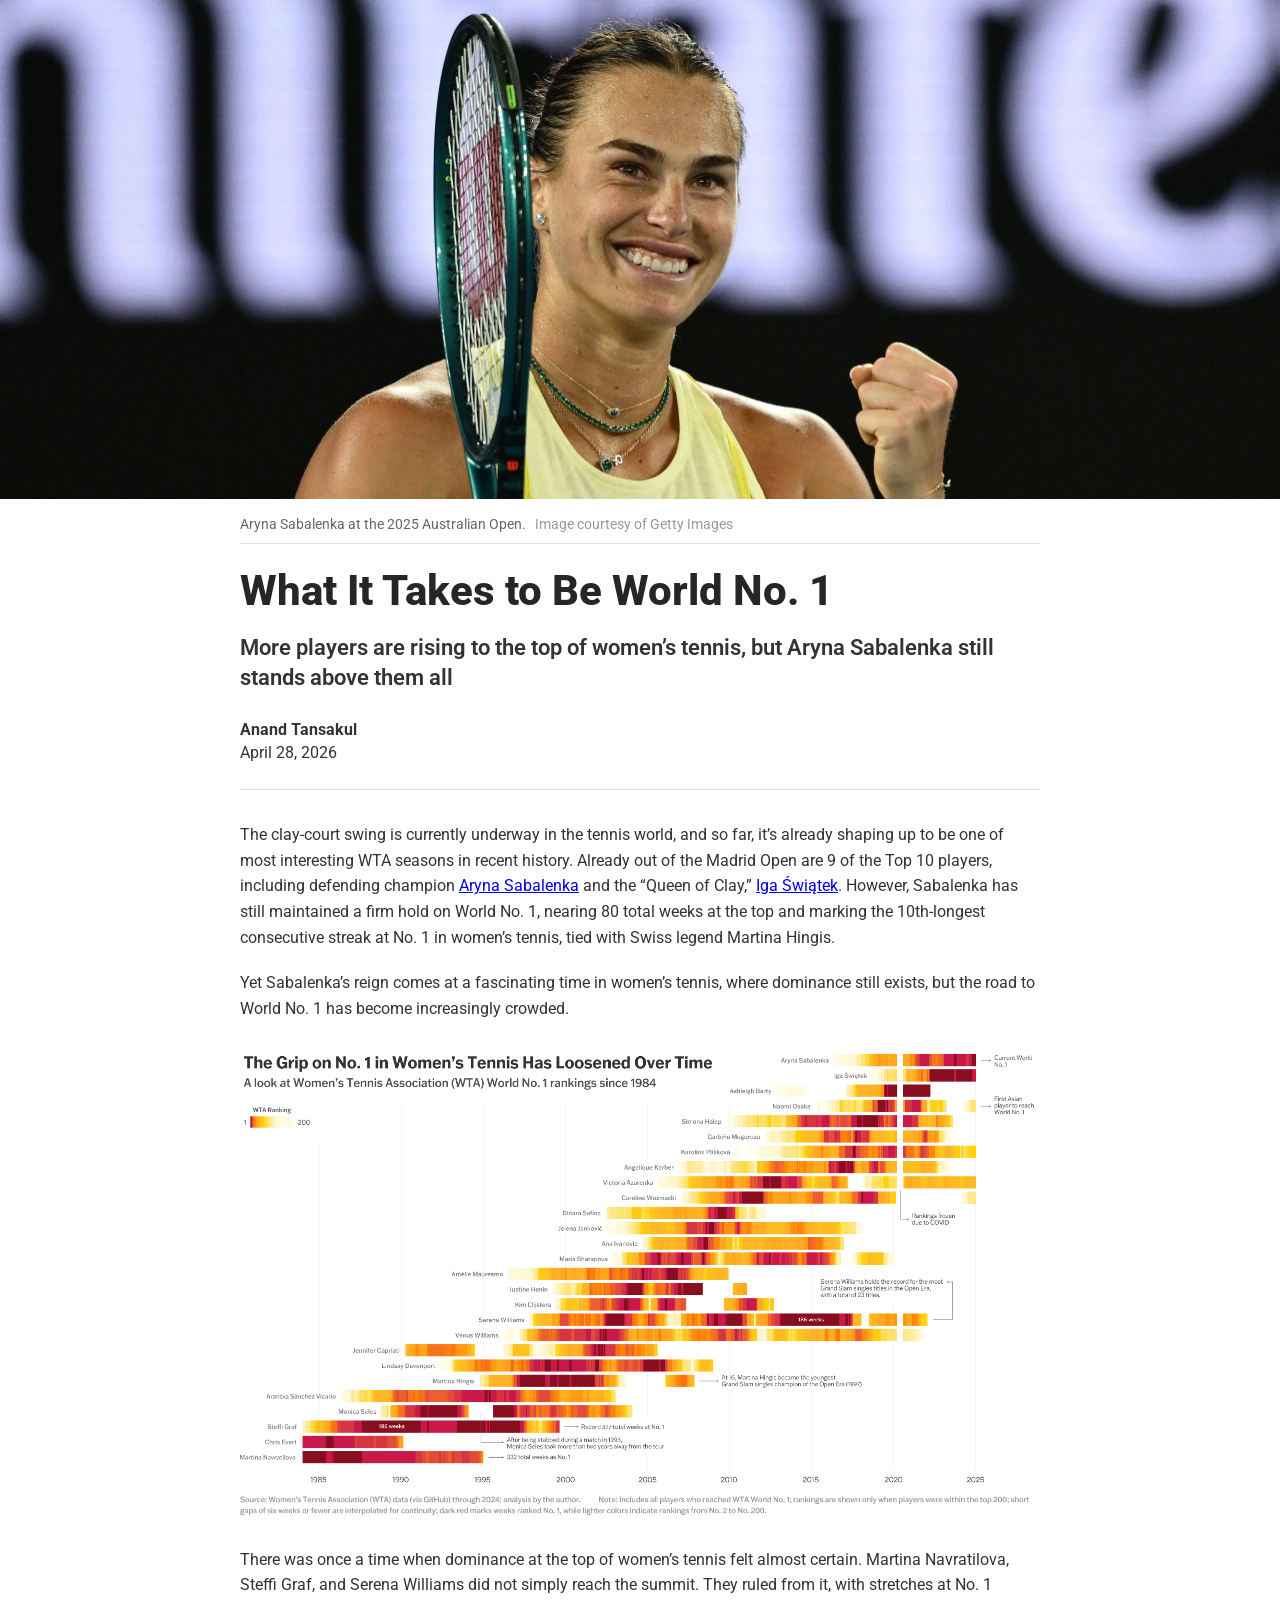
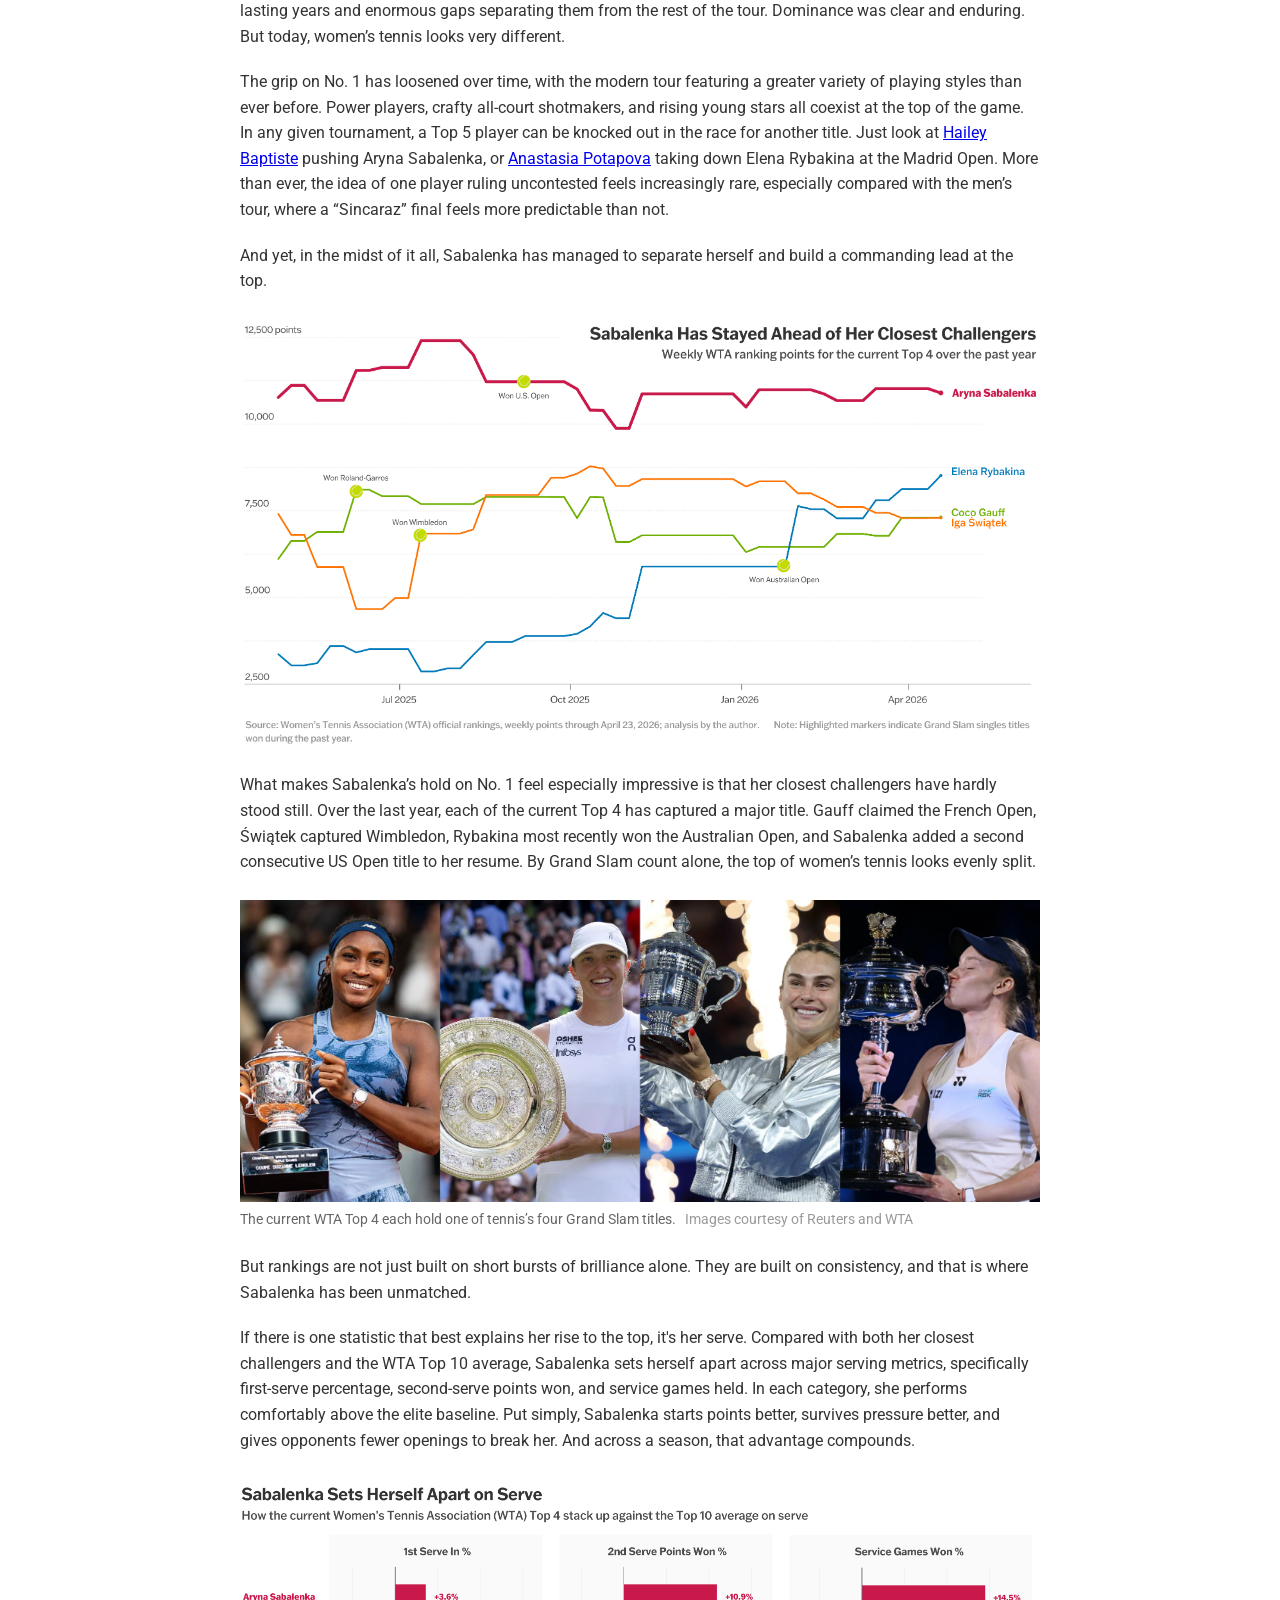
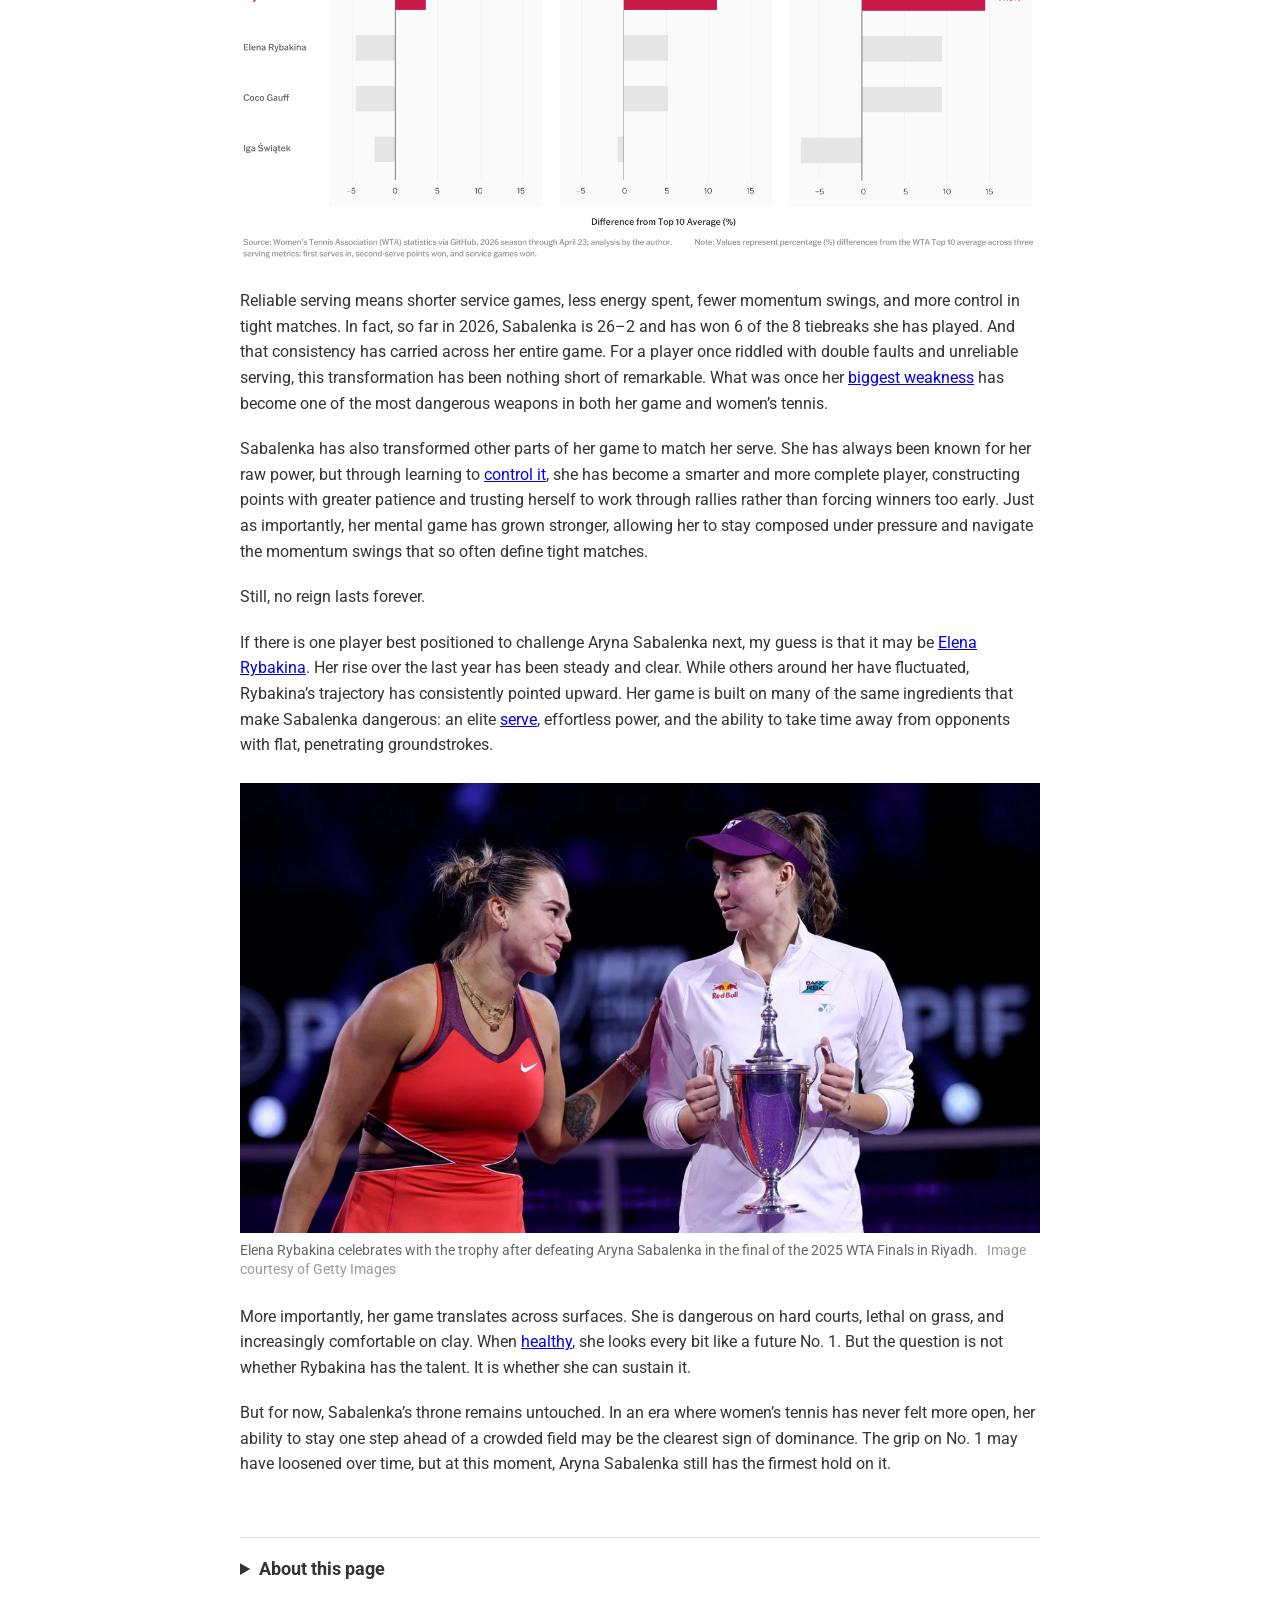
==== commit 3c479ab4: "grammar fix! whoops" ====
--- a/the-road-to-wta-no-1/index.html
+++ b/the-road-to-wta-no-1/index.html
@@ -40,12 +40,12 @@
         <div class="figure">
             <img src="images/wta_top4.jpg" alt="Top 4 WTA players">
             <div class="fig-caption">
-                The current WTA Top 4 women each hold one of tennis’s four Grand Slam titles.
+                The current WTA Top 4 each hold one of tennis’s four Grand Slam titles.
                 <span class="fig-credit">Images courtesy of Reuters and WTA</span>
             </div>
         </div> 
         <p>But rankings are not just built on short bursts of brilliance alone. They are built on consistency, and that is where Sabalenka has been unmatched.</p>
-        <p>If there is one statistic that best explains her rise to the top, it is her serve. Compared with both her closest challengers and the WTA Top 10 average, Sabalenka sets herself apart across major serving metrics, specifically first-serve percentage, second-serve points won, and service games held. In each category, she performs comfortably above the elite baseline. Put simply, Sabalenka starts points better, survives pressure better, and gives opponents fewer openings to break her. And across a season, that advantage compounds.</p>
+        <p>If there is one statistic that best explains her rise to the top, it's her serve. Compared with both her closest challengers and the WTA Top 10 average, Sabalenka sets herself apart across major serving metrics, specifically first-serve percentage, second-serve points won, and service games held. In each category, she performs comfortably above the elite baseline. Put simply, Sabalenka starts points better, survives pressure better, and gives opponents fewer openings to break her. And across a season, that advantage compounds.</p>
         <img src="images/wta_plot3_re.png" alt="Visualization comparing Sabalenka's serve stats to other Top 4 players">
         <p>Reliable serving means shorter service games, less energy spent, fewer momentum swings, and more control in tight matches. In fact, so far in 2026, Sabalenka is 26–2 and has won 6 of the 8 tiebreaks she has played. And that consistency has carried across her entire game. For a player once riddled with double faults and unreliable serving, this transformation has been nothing short of remarkable. What was once her 
             <a href="https://ausopen.com/articles/news/story-when-aryna-sabalenka-slayed-her-serving-demons" target="_blank">biggest weakness</a> has become one of the most dangerous weapons in both her game and women’s tennis.</p>
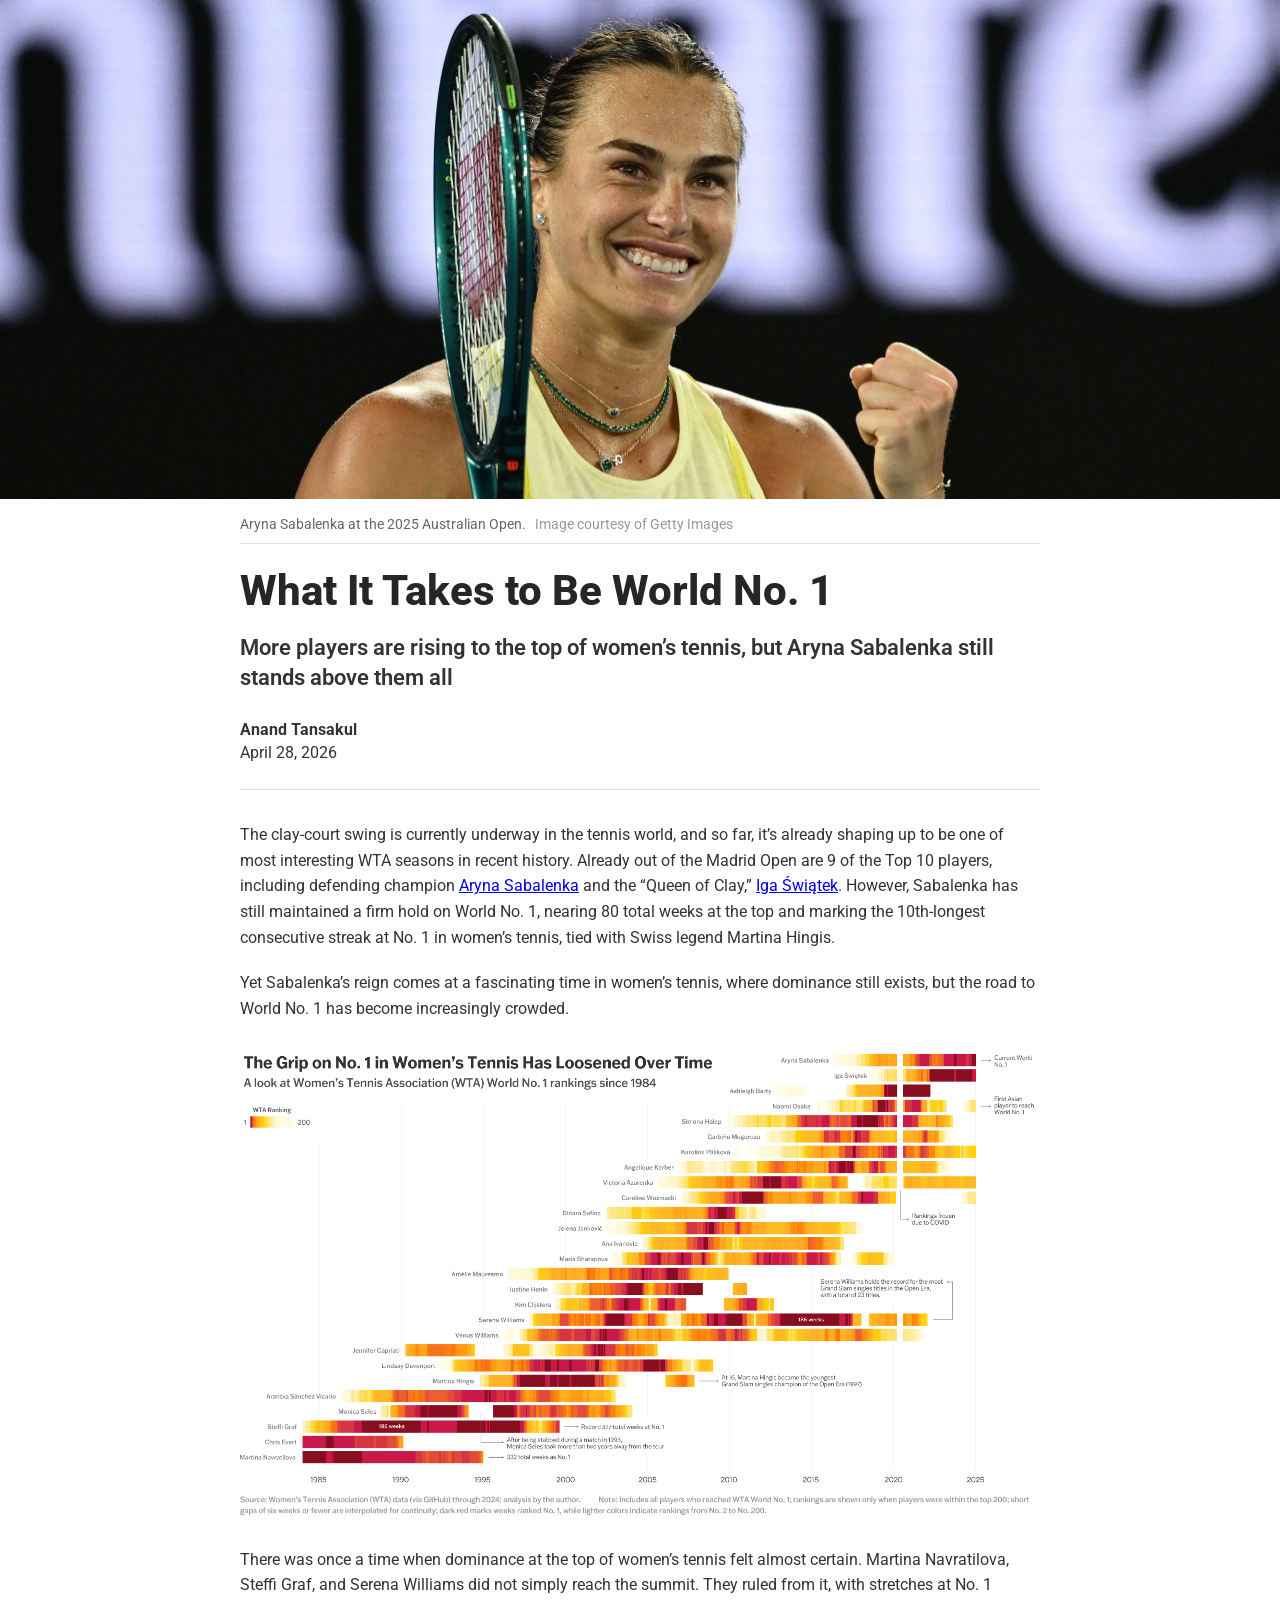
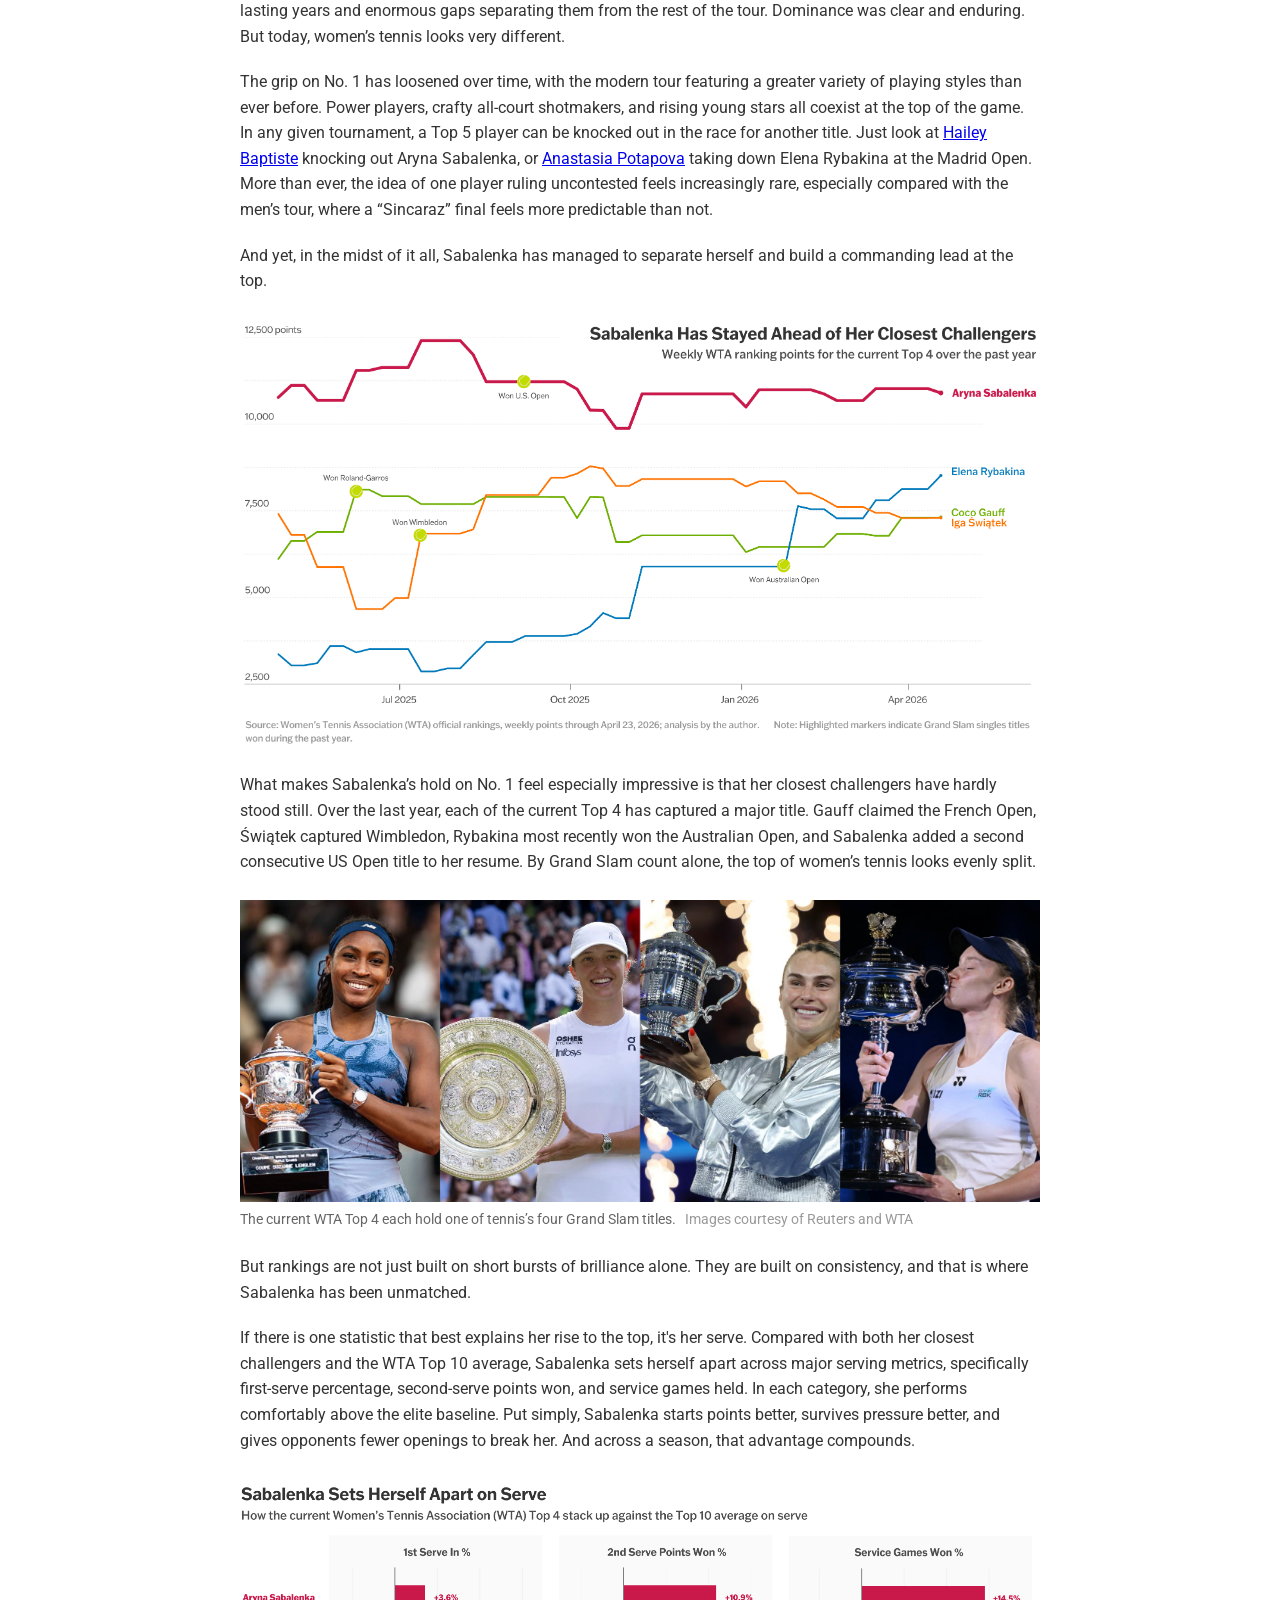
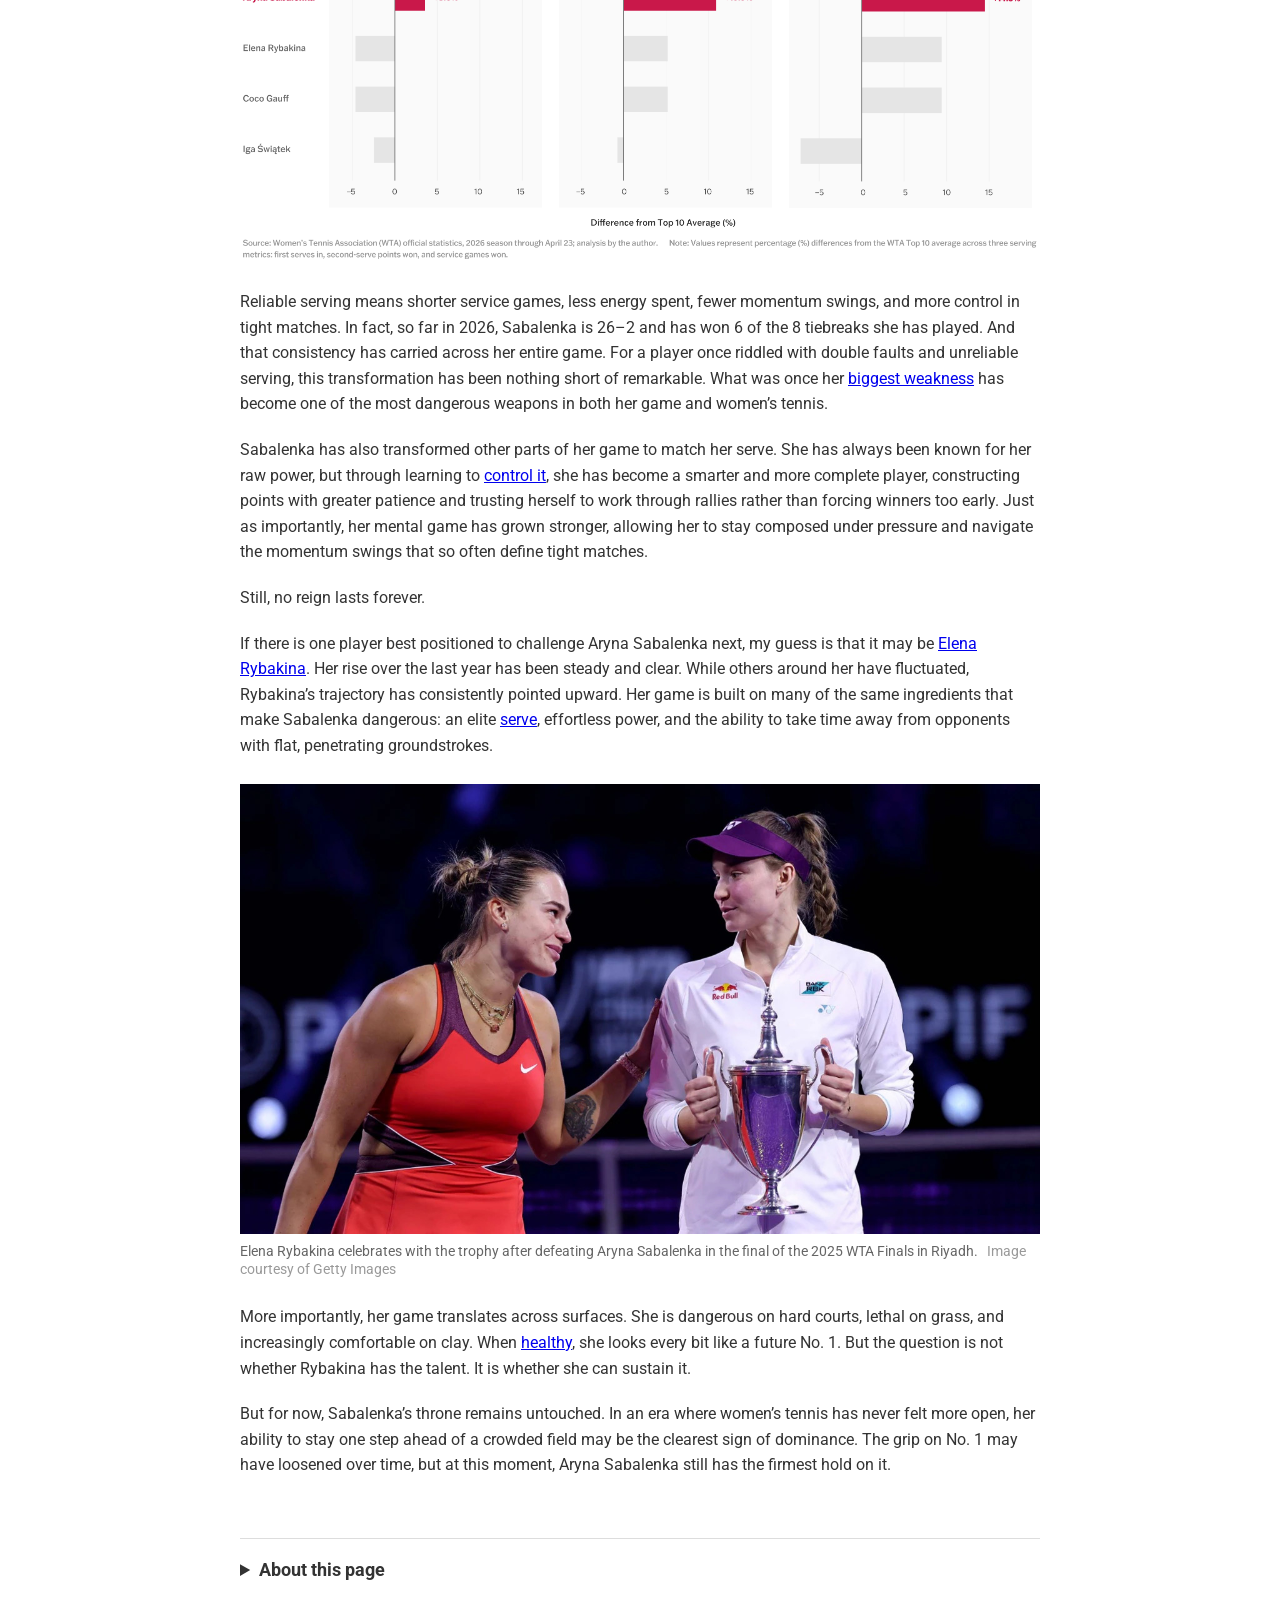
==== commit 63947772: "Update index.html" ====
--- a/the-road-to-wta-no-1/index.html
+++ b/the-road-to-wta-no-1/index.html
@@ -32,7 +32,7 @@
         <img src="images/wta_plot1_re.png" alt="Visualization of WTA World No. 1 rankings over time">
         <p>There was once a time when dominance at the top of women’s tennis felt almost certain. Martina Navratilova, Steffi Graf, and Serena Williams did not simply reach the summit. They ruled from it, with stretches at No. 1 lasting years and enormous gaps separating them from the rest of the tour. Dominance was clear and enduring. But today, women’s tennis looks very different.</p>
         <p>The grip on No. 1 has loosened over time, with the modern tour featuring a greater variety of playing styles than ever before. Power players, crafty all-court shotmakers, and rising young stars all coexist at the top of the game. In any given tournament, a Top 5 player can be knocked out in the race for another title. Just look at
-            <a href="https://www.wtatennis.com/news/4495314/baptiste-upsets-world-no1-sabalenka-to-reach-madrid-semifinals" target="_blank">Hailey Baptiste</a> pushing Aryna Sabalenka, or 
+            <a href="https://www.wtatennis.com/news/4495314/baptiste-upsets-world-no1-sabalenka-to-reach-madrid-semifinals" target="_blank">Hailey Baptiste</a> knocking out Aryna Sabalenka, or 
             <a href="https://www.wtatennis.com/news/4494794/potapova-stuns-rybakina-in-midnight-upset-to-reach-madrid-quarterfinals" target="_blank">Anastasia Potapova</a> taking down Elena Rybakina at the Madrid Open. More than ever, the idea of one player ruling uncontested feels increasingly rare, especially compared with the men’s tour, where a “Sincaraz” final feels more predictable than not.</p>
         <p>And yet, in the midst of it all, Sabalenka has managed to separate herself and build a commanding lead at the top.</p>
         <img src="images/wta_plot2_re.png" alt="Visualization of WTA ranking points among the Top 4 players">       
